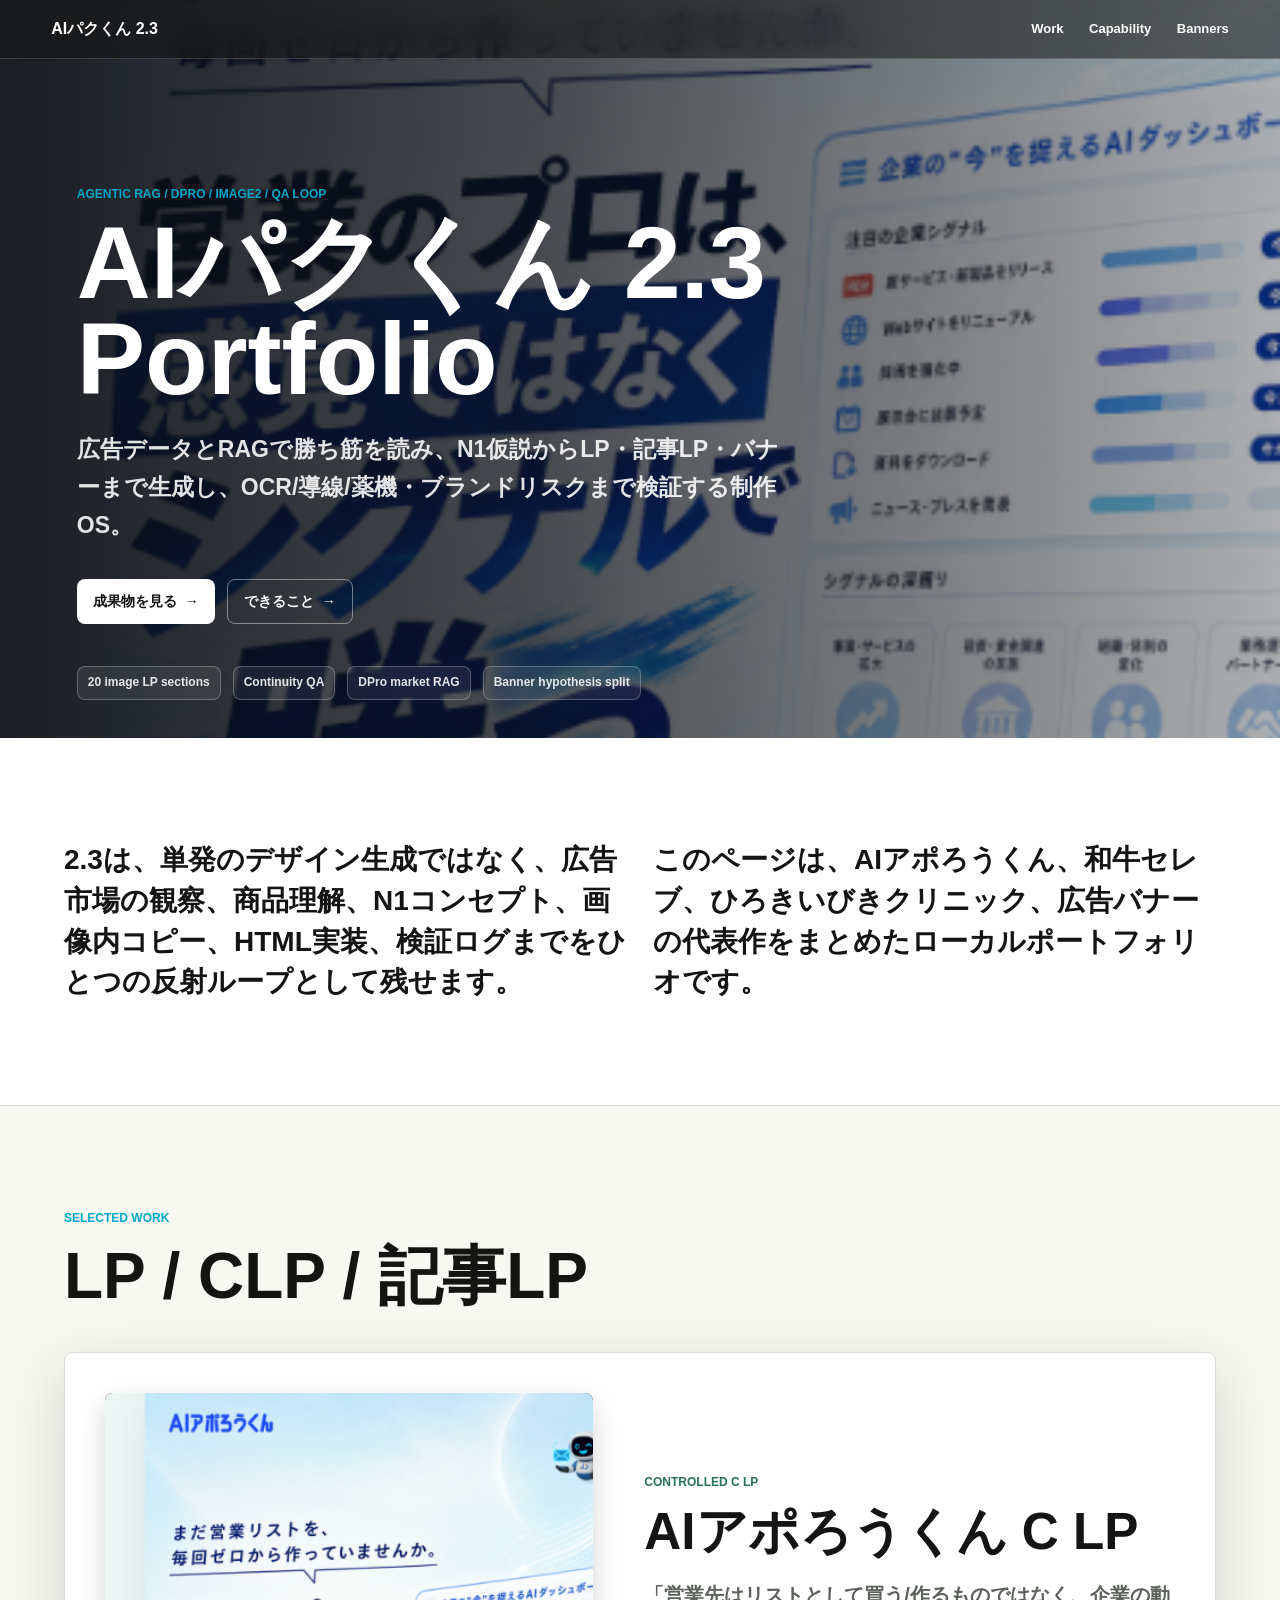
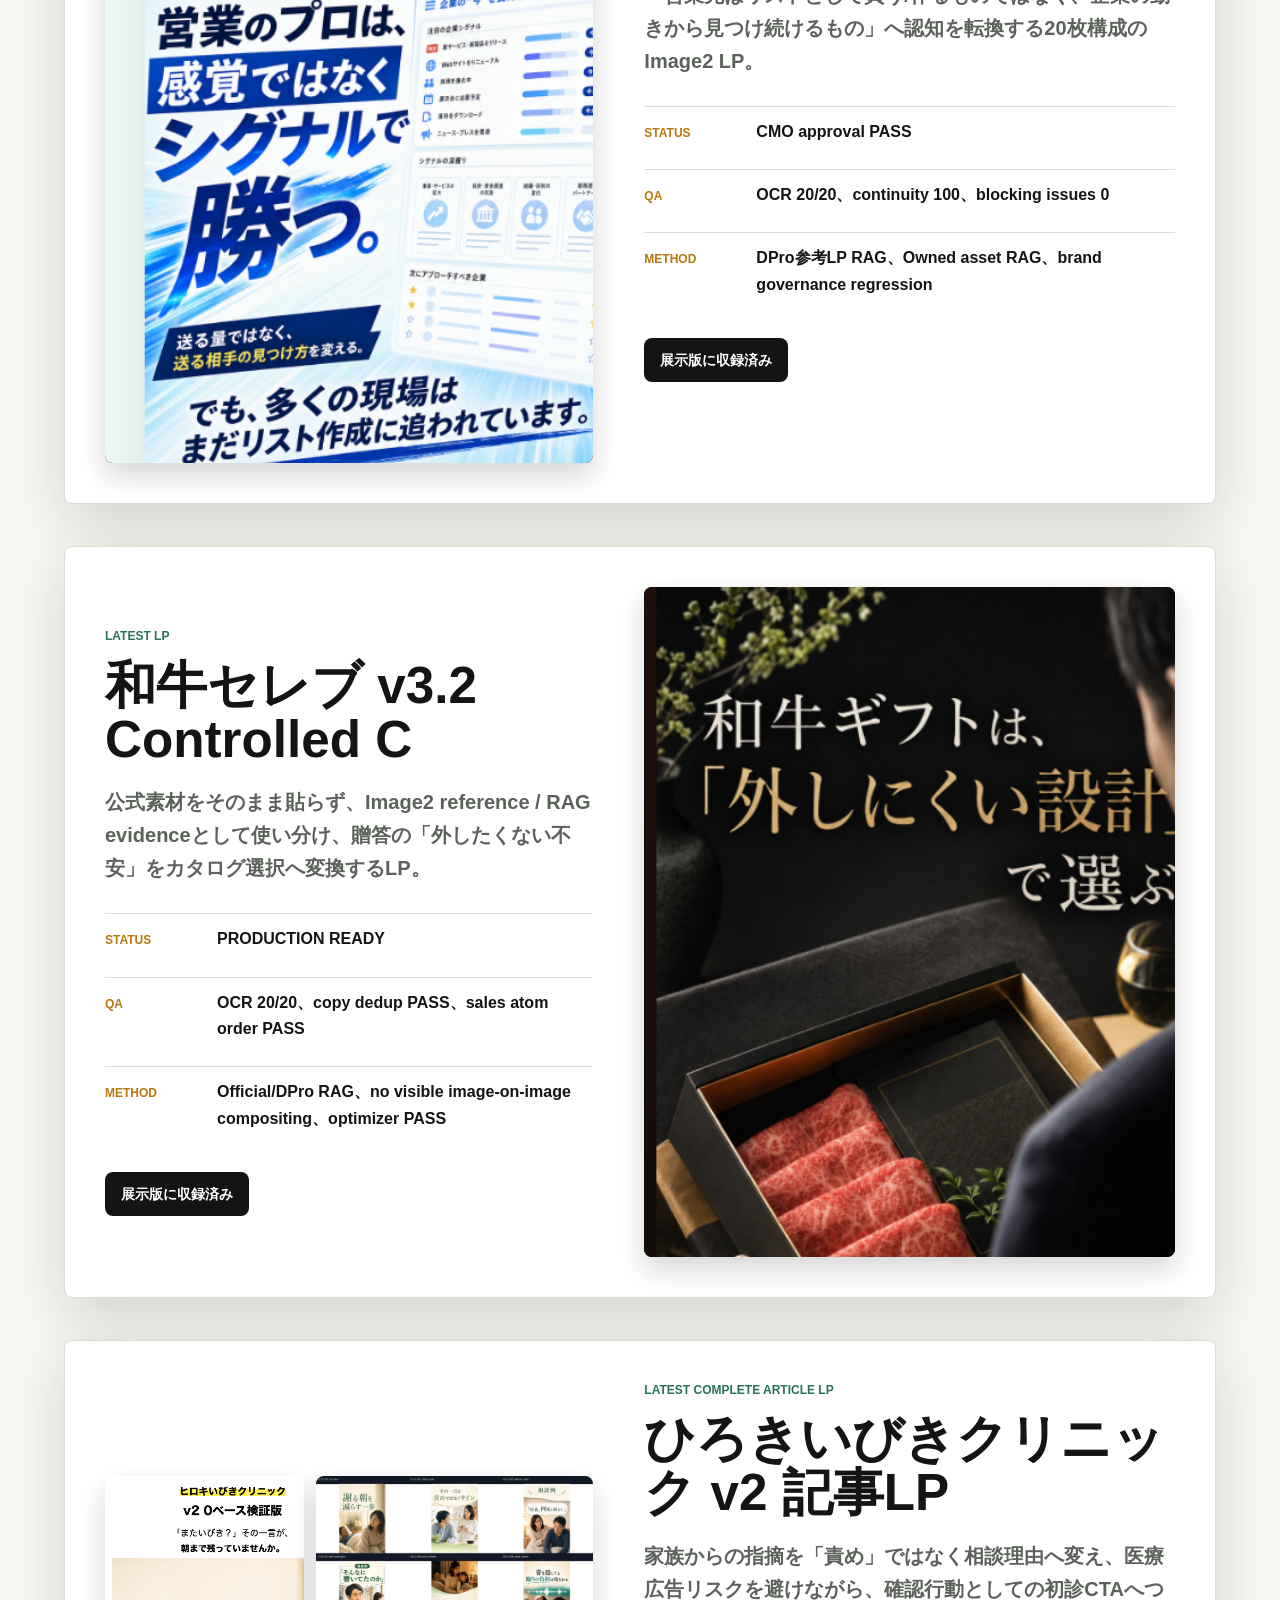
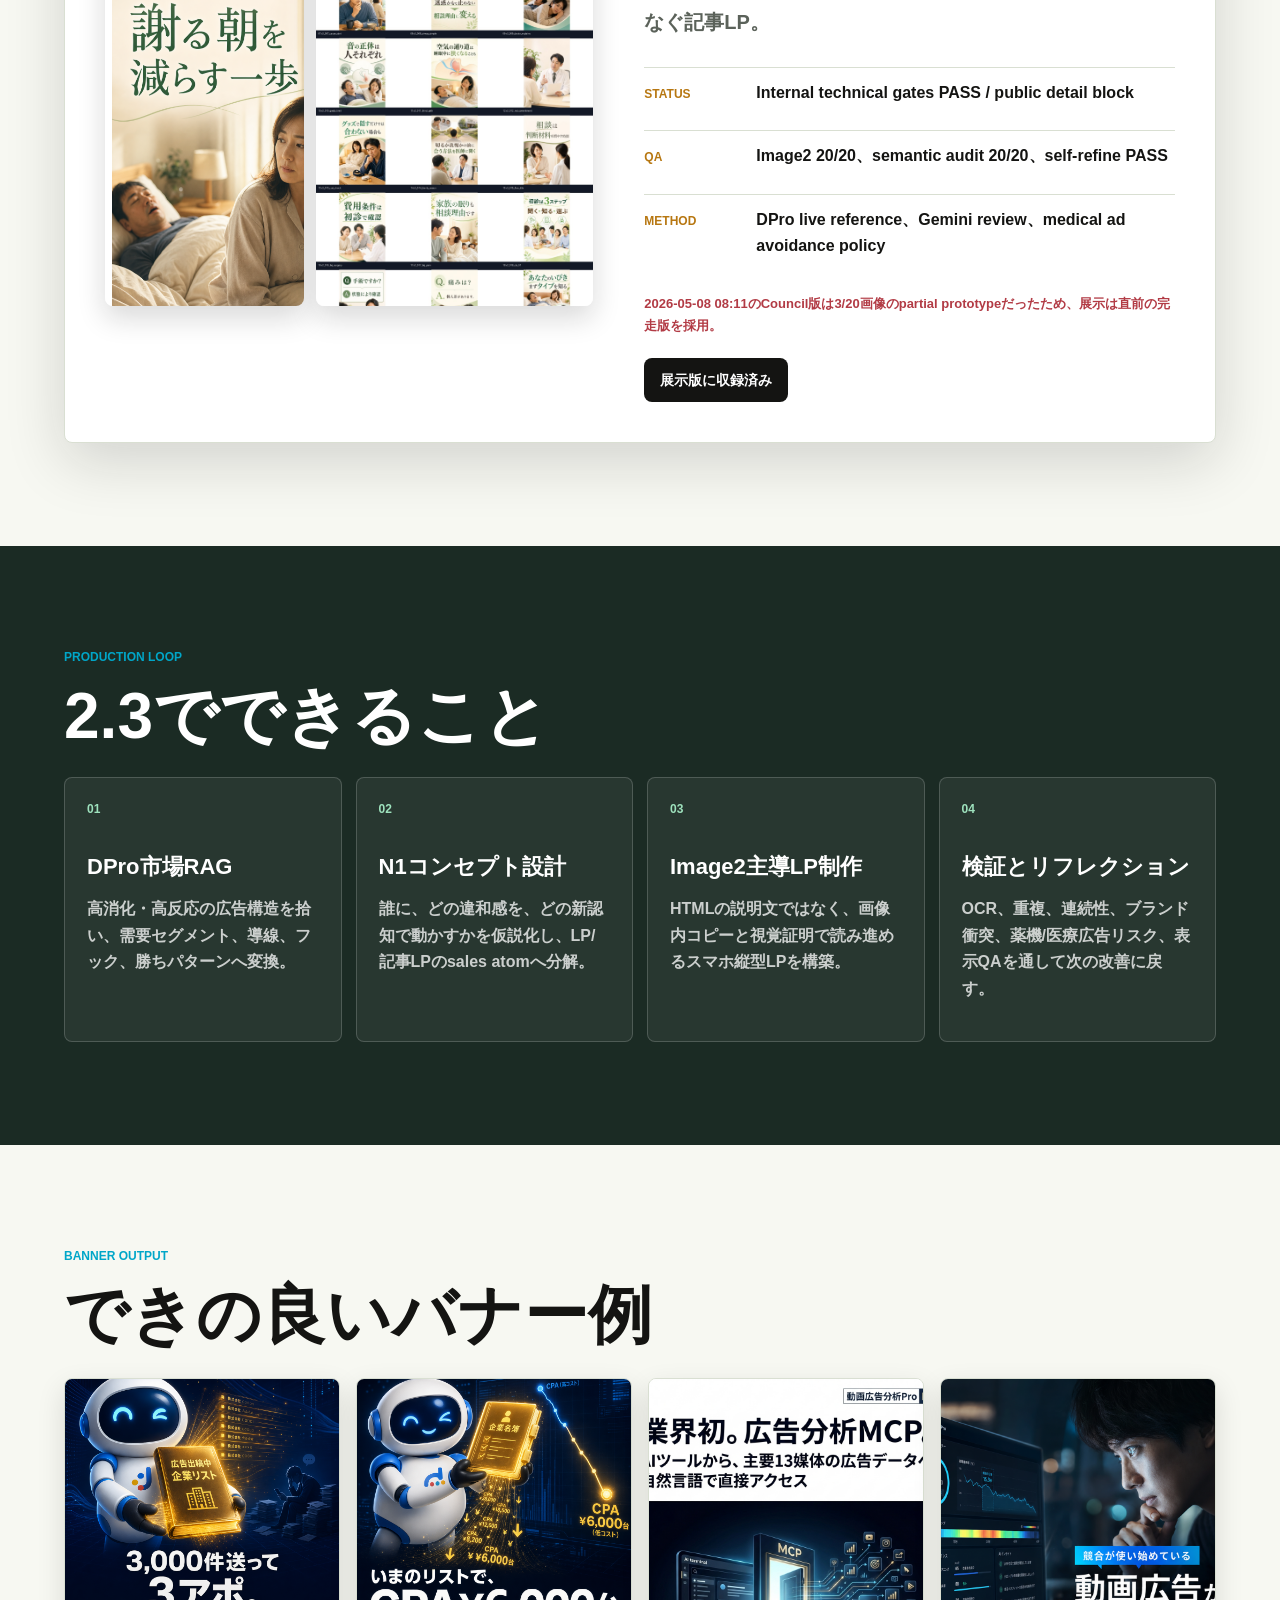
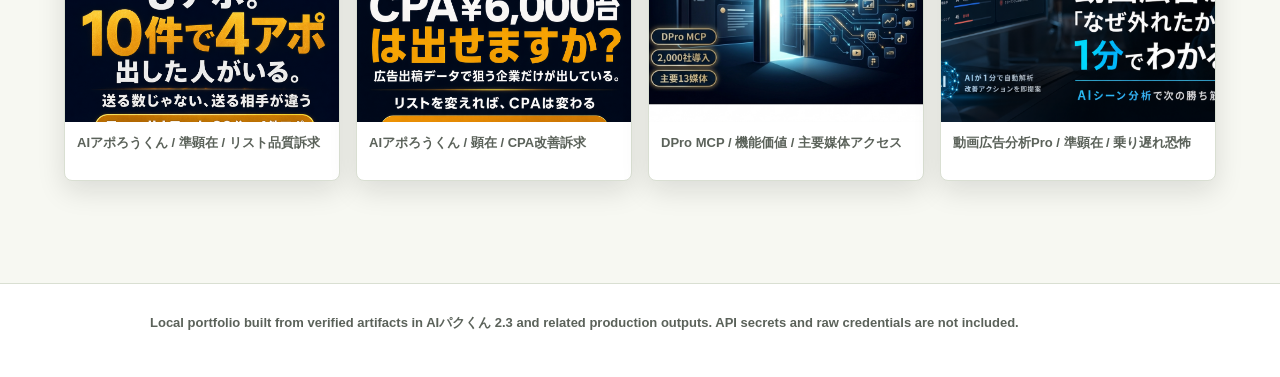
==== index.html @ c21e31a2 "Publish AI Pakkun 2.3 portfolio" ====
<!doctype html>
<html lang="ja">
<head>
  <meta charset="utf-8">
  <meta name="viewport" content="width=device-width, initial-scale=1">
  <title>AIパクくん 2.3 Portfolio</title>
  <meta name="description" content="AIパクくん 2.3で制作できるLP、記事LP、バナー、Agentic RAGのポートフォリオ。">
  <link rel="stylesheet" href="styles.css">
</head>
<body>
  <header class="site-header" aria-label="Portfolio navigation">
    <a class="brand" href="#top">AIパクくん 2.3</a>
    <nav>
      <a href="#work">Work</a>
      <a href="#capability">Capability</a>
      <a href="#banners">Banners</a>
    </nav>
  </header>

  <main id="top">
    <section class="hero" aria-label="AIパクくん 2.3 Portfolio">
      <div class="hero-copy">
        <p class="eyebrow">Agentic RAG / DPro / Image2 / QA Loop</p>
        <h1>AIパクくん 2.3 Portfolio</h1>
        <p class="lead">広告データとRAGで勝ち筋を読み、N1仮説からLP・記事LP・バナーまで生成し、OCR/導線/薬機・ブランドリスクまで検証する制作OS。</p>
        <div class="hero-actions" aria-label="Primary links">
          <a class="primary-link" href="#work">成果物を見る</a>
          <a class="secondary-link" href="#capability">できること</a>
        </div>
      </div>
      <div class="hero-proof" aria-label="Key proof points">
        <span>20 image LP sections</span>
        <span>Continuity QA</span>
        <span>DPro market RAG</span>
        <span>Banner hypothesis split</span>
      </div>
    </section>

    <section class="intro-band" aria-label="Overview">
      <div class="intro-grid">
        <p>2.3は、単発のデザイン生成ではなく、広告市場の観察、商品理解、N1コンセプト、画像内コピー、HTML実装、検証ログまでをひとつの反射ループとして残せます。</p>
        <p>このページは、AIアポろうくん、和牛セレブ、ひろきいびきクリニック、広告バナーの代表作をまとめたローカルポートフォリオです。</p>
      </div>
    </section>

    <section id="work" class="work-section" aria-label="Portfolio work">
      <div class="section-heading">
        <p class="eyebrow">Selected Work</p>
        <h2>LP / CLP / 記事LP</h2>
      </div>

      <article class="case case-aporo">
        <div class="case-media tall-shot">
          <img src="assets/cases/aporo-controlled-c-mobile.png" alt="AIアポろうくん Controlled C LPのモバイルプレビュー">
        </div>
        <div class="case-body">
          <p class="case-type">Controlled C LP</p>
          <h3>AIアポろうくん C LP</h3>
          <p class="case-lead">「営業先はリストとして買う/作るものではなく、企業の動きから見つけ続けるもの」へ認知を転換する20枚構成のImage2 LP。</p>
          <dl class="fact-list">
            <div><dt>Status</dt><dd>CMO approval PASS</dd></div>
            <div><dt>QA</dt><dd>OCR 20/20、continuity 100、blocking issues 0</dd></div>
            <div><dt>Method</dt><dd>DPro参考LP RAG、Owned asset RAG、brand governance regression</dd></div>
          </dl>
          <span class="case-link status-pill">展示版に収録済み</span>
        </div>
      </article>

      <article class="case case-wagyu">
        <div class="case-media tall-shot">
          <img src="assets/cases/wagyu-celeb-v32-mobile.png" alt="和牛セレブ v3.2 LPのモバイルプレビュー">
        </div>
        <div class="case-body">
          <p class="case-type">Latest LP</p>
          <h3>和牛セレブ v3.2 Controlled C</h3>
          <p class="case-lead">公式素材をそのまま貼らず、Image2 reference / RAG evidenceとして使い分け、贈答の「外したくない不安」をカタログ選択へ変換するLP。</p>
          <dl class="fact-list">
            <div><dt>Status</dt><dd>PRODUCTION READY</dd></div>
            <div><dt>QA</dt><dd>OCR 20/20、copy dedup PASS、sales atom order PASS</dd></div>
            <div><dt>Method</dt><dd>Official/DPro RAG、no visible image-on-image compositing、optimizer PASS</dd></div>
          </dl>
          <span class="case-link status-pill">展示版に収録済み</span>
        </div>
      </article>

      <article class="case case-hiroki">
        <div class="case-media hiroki-media">
          <img src="assets/cases/hiroki-snore-v2-article-mobile.png" alt="ひろきいびきクリニック記事LPのモバイルプレビュー">
          <img src="assets/cases/hiroki-snore-v2-contact-sheet.jpg" alt="ひろきいびきクリニック記事LPの画像検証コンタクトシート">
        </div>
        <div class="case-body">
          <p class="case-type">Latest Complete Article LP</p>
          <h3>ひろきいびきクリニック v2 記事LP</h3>
          <p class="case-lead">家族からの指摘を「責め」ではなく相談理由へ変え、医療広告リスクを避けながら、確認行動としての初診CTAへつなぐ記事LP。</p>
          <dl class="fact-list">
            <div><dt>Status</dt><dd>Internal technical gates PASS / public detail block</dd></div>
            <div><dt>QA</dt><dd>Image2 20/20、semantic audit 20/20、self-refine PASS</dd></div>
            <div><dt>Method</dt><dd>DPro live reference、Gemini review、medical ad avoidance policy</dd></div>
          </dl>
          <p class="note">2026-05-08 08:11のCouncil版は3/20画像のpartial prototypeだったため、展示は直前の完走版を採用。</p>
          <span class="case-link status-pill">展示版に収録済み</span>
        </div>
      </article>
    </section>

    <section id="capability" class="capability-band" aria-label="Capabilities">
      <div class="section-heading">
        <p class="eyebrow">Production Loop</p>
        <h2>2.3でできること</h2>
      </div>
      <div class="capability-grid">
        <article>
          <p class="number">01</p>
          <h3>DPro市場RAG</h3>
          <p>高消化・高反応の広告構造を拾い、需要セグメント、導線、フック、勝ちパターンへ変換。</p>
        </article>
        <article>
          <p class="number">02</p>
          <h3>N1コンセプト設計</h3>
          <p>誰に、どの違和感を、どの新認知で動かすかを仮説化し、LP/記事LPのsales atomへ分解。</p>
        </article>
        <article>
          <p class="number">03</p>
          <h3>Image2主導LP制作</h3>
          <p>HTMLの説明文ではなく、画像内コピーと視覚証明で読み進めるスマホ縦型LPを構築。</p>
        </article>
        <article>
          <p class="number">04</p>
          <h3>検証とリフレクション</h3>
          <p>OCR、重複、連続性、ブランド衝突、薬機/医療広告リスク、表示QAを通して次の改善に戻す。</p>
        </article>
      </div>
    </section>

    <section id="banners" class="banner-section" aria-label="Banner portfolio">
      <div class="section-heading">
        <p class="eyebrow">Banner Output</p>
        <h2>できの良いバナー例</h2>
      </div>
      <div class="banner-grid">
        <figure>
          <img src="assets/banners/aporo-list-3apo.png" alt="AIアポろうくんのリスト訴求バナー">
          <figcaption>AIアポろうくん / 準顕在 / リスト品質訴求</figcaption>
        </figure>
        <figure>
          <img src="assets/banners/aporo-cpa-6000.png" alt="AIアポろうくんのCPA訴求バナー">
          <figcaption>AIアポろうくん / 顕在 / CPA改善訴求</figcaption>
        </figure>
        <figure>
          <img src="assets/banners/dpro-mcp-access.png" alt="DPro MCPの広告分析バナー">
          <figcaption>DPro MCP / 機能価値 / 主要媒体アクセス</figcaption>
        </figure>
        <figure>
          <img src="assets/banners/dpro-scene-analysis.png" alt="動画広告分析ProのAIシーン分析バナー">
          <figcaption>動画広告分析Pro / 準顕在 / 乗り遅れ恐怖</figcaption>
        </figure>
      </div>
    </section>
  </main>

  <footer class="site-footer">
    <p>Local portfolio built from verified artifacts in AIパクくん 2.3 and related production outputs. API secrets and raw credentials are not included.</p>
  </footer>
</body>
</html>
---- styles.css ----
:root {
  --ink: #141412;
  --muted: #5b625a;
  --paper: #f7f8f2;
  --white: #ffffff;
  --line: #d9dfd2;
  --blue: #1b55d9;
  --cyan: #00a6c8;
  --green: #28715c;
  --gold: #b77711;
  --red: #b23b45;
  --shadow: 0 18px 60px rgba(20, 20, 18, 0.16);
}

* {
  box-sizing: border-box;
}

html {
  scroll-behavior: smooth;
}

body {
  margin: 0;
  color: var(--ink);
  background: var(--paper);
  font-family: -apple-system, BlinkMacSystemFont, "Hiragino Sans", "Yu Gothic", "Yu Gothic UI", sans-serif;
  line-height: 1.65;
}

img {
  display: block;
  max-width: 100%;
}

a {
  color: inherit;
  text-decoration: none;
}

.site-header {
  position: fixed;
  z-index: 20;
  top: 0;
  left: 0;
  right: 0;
  display: flex;
  align-items: center;
  justify-content: space-between;
  gap: 24px;
  padding: 16px clamp(18px, 4vw, 54px);
  color: var(--white);
  background: rgba(20, 20, 18, 0.52);
  backdrop-filter: blur(16px);
  border-bottom: 1px solid rgba(255, 255, 255, 0.16);
}

.brand {
  font-weight: 800;
  letter-spacing: 0;
  white-space: nowrap;
}

nav {
  display: flex;
  align-items: center;
  gap: clamp(12px, 2vw, 28px);
  font-size: 13px;
  font-weight: 700;
}

.hero {
  min-height: 82svh;
  padding: 126px clamp(20px, 6vw, 88px) 38px;
  display: grid;
  align-content: end;
  gap: 42px;
  color: var(--white);
  background:
    linear-gradient(90deg, rgba(9, 12, 18, 0.92) 0%, rgba(9, 12, 18, 0.74) 42%, rgba(9, 12, 18, 0.32) 100%),
    url("assets/cases/aporo-controlled-c-mobile.png") center 6% / cover no-repeat;
}

.hero-copy {
  max-width: 900px;
}

.eyebrow {
  margin: 0 0 10px;
  color: var(--cyan);
  font-size: 12px;
  font-weight: 900;
  letter-spacing: 0;
  text-transform: uppercase;
}

h1,
h2,
h3,
p {
  overflow-wrap: anywhere;
}

h1 {
  margin: 0;
  max-width: 980px;
  font-size: clamp(48px, 8vw, 112px);
  line-height: 0.94;
  letter-spacing: 0;
}

.lead {
  max-width: 720px;
  margin: 24px 0 0;
  color: rgba(255, 255, 255, 0.88);
  font-size: clamp(17px, 2vw, 23px);
  font-weight: 700;
}

.hero-actions,
.hero-proof {
  display: flex;
  flex-wrap: wrap;
  gap: 12px;
}

.hero-actions {
  margin-top: 34px;
}

.primary-link,
.secondary-link,
.case-link {
  min-height: 44px;
  display: inline-flex;
  align-items: center;
  justify-content: center;
  gap: 8px;
  padding: 10px 16px;
  border-radius: 8px;
  font-size: 14px;
  font-weight: 900;
  transition: transform 180ms ease, background-color 180ms ease, color 180ms ease;
}

.primary-link {
  background: var(--white);
  color: var(--ink);
}

.secondary-link {
  border: 1px solid rgba(255, 255, 255, 0.42);
  color: var(--white);
}

.primary-link::after,
.secondary-link::after,
.case-link::after {
  content: "\2192";
  font-weight: 900;
}

.primary-link:hover,
.secondary-link:hover,
.case-link:hover {
  transform: translateY(-2px);
}

.hero-proof span {
  display: inline-flex;
  align-items: center;
  min-height: 34px;
  padding: 6px 10px;
  color: rgba(255, 255, 255, 0.88);
  border: 1px solid rgba(255, 255, 255, 0.25);
  border-radius: 8px;
  font-size: 12px;
  font-weight: 800;
  background: rgba(255, 255, 255, 0.08);
}

.intro-band,
.capability-band,
.banner-section,
.work-section {
  padding: clamp(56px, 8vw, 110px) clamp(18px, 5vw, 72px);
}

.intro-band {
  background: var(--white);
  border-bottom: 1px solid var(--line);
}

.intro-grid {
  max-width: 1180px;
  margin: 0 auto;
  display: grid;
  grid-template-columns: repeat(2, minmax(0, 1fr));
  gap: 26px;
}

.intro-grid p {
  margin: 0;
  font-size: clamp(18px, 2.2vw, 28px);
  font-weight: 800;
  line-height: 1.45;
}

.work-section {
  display: grid;
  gap: 42px;
  max-width: 1280px;
  margin: 0 auto;
}

.section-heading {
  display: grid;
  gap: 6px;
}

.section-heading h2 {
  margin: 0;
  font-size: clamp(34px, 5vw, 68px);
  line-height: 1.02;
  letter-spacing: 0;
}

.case {
  display: grid;
  grid-template-columns: minmax(280px, 0.92fr) minmax(320px, 1fr);
  gap: clamp(26px, 4vw, 64px);
  align-items: center;
  padding: clamp(20px, 4vw, 40px);
  background: var(--white);
  border: 1px solid var(--line);
  border-radius: 8px;
  box-shadow: var(--shadow);
}

.case:nth-of-type(even) .case-media {
  order: 2;
}

.case-media {
  min-width: 0;
}

.tall-shot {
  max-height: 670px;
  overflow: hidden;
  border-radius: 8px;
  background: #101519;
  box-shadow: 0 12px 28px rgba(20, 20, 18, 0.18);
}

.tall-shot img {
  width: 100%;
  height: 100%;
  object-fit: cover;
  object-position: top center;
}

.hiroki-media {
  display: grid;
  grid-template-columns: 0.72fr 1fr;
  gap: 12px;
  align-items: stretch;
}

.hiroki-media img {
  width: 100%;
  height: 430px;
  object-fit: cover;
  object-position: top center;
  border-radius: 8px;
  box-shadow: 0 12px 28px rgba(20, 20, 18, 0.16);
}

.case-type {
  margin: 0 0 12px;
  color: var(--green);
  font-size: 12px;
  font-weight: 900;
  text-transform: uppercase;
}

.case h3 {
  margin: 0;
  font-size: clamp(28px, 4vw, 54px);
  line-height: 1.05;
  letter-spacing: 0;
}

.case-lead {
  margin: 20px 0 0;
  color: var(--muted);
  font-size: clamp(16px, 1.6vw, 20px);
  font-weight: 700;
}

.fact-list {
  display: grid;
  gap: 12px;
  margin: 28px 0;
}

.fact-list div {
  display: grid;
  grid-template-columns: 98px minmax(0, 1fr);
  gap: 14px;
  align-items: baseline;
  padding: 12px 0;
  border-top: 1px solid var(--line);
}

.fact-list dt {
  color: var(--gold);
  font-size: 12px;
  font-weight: 900;
  text-transform: uppercase;
}

.fact-list dd {
  margin: 0;
  font-weight: 800;
}

.case-link {
  color: var(--white);
  background: var(--ink);
}

.status-pill {
  cursor: default;
}

.status-pill::after {
  content: none;
}

.status-pill:hover {
  transform: none;
}

.note {
  margin: -6px 0 22px;
  color: var(--red);
  font-size: 13px;
  font-weight: 800;
}

.capability-band {
  color: var(--white);
  background: #1b2b24;
}

.capability-band .section-heading {
  max-width: 1180px;
  margin: 0 auto 28px;
}

.capability-grid {
  max-width: 1180px;
  margin: 0 auto;
  display: grid;
  grid-template-columns: repeat(4, minmax(0, 1fr));
  gap: 14px;
}

.capability-grid article {
  min-height: 265px;
  padding: 22px;
  border: 1px solid rgba(255, 255, 255, 0.18);
  border-radius: 8px;
  background: rgba(255, 255, 255, 0.06);
}

.number {
  margin: 0 0 34px;
  color: #9ee2bd;
  font-size: 12px;
  font-weight: 900;
}

.capability-grid h3 {
  margin: 0;
  font-size: 22px;
  line-height: 1.2;
}

.capability-grid p:last-child {
  margin: 16px 0 0;
  color: rgba(255, 255, 255, 0.76);
  font-weight: 700;
}

.banner-section {
  max-width: 1320px;
  margin: 0 auto;
}

.banner-grid {
  display: grid;
  grid-template-columns: repeat(4, minmax(0, 1fr));
  gap: 16px;
  margin-top: 30px;
}

.banner-grid figure {
  margin: 0;
  background: var(--white);
  border: 1px solid var(--line);
  border-radius: 8px;
  overflow: hidden;
  box-shadow: 0 10px 28px rgba(20, 20, 18, 0.12);
}

.banner-grid img {
  width: 100%;
  aspect-ratio: 4 / 5;
  object-fit: cover;
  object-position: center;
  background: #101519;
}

.banner-grid figcaption {
  min-height: 58px;
  padding: 12px;
  color: var(--muted);
  font-size: 13px;
  font-weight: 800;
  line-height: 1.35;
}

.site-footer {
  padding: 28px clamp(18px, 5vw, 72px) 44px;
  color: var(--muted);
  background: var(--white);
  border-top: 1px solid var(--line);
}

.site-footer p {
  max-width: 980px;
  margin: 0 auto;
  font-size: 13px;
  font-weight: 800;
}

@media (max-width: 980px) {
  .site-header {
    position: absolute;
  }

  .case,
  .intro-grid,
  .capability-grid,
  .banner-grid {
    grid-template-columns: 1fr;
  }

  .case:nth-of-type(even) .case-media {
    order: 0;
  }

  .capability-grid article {
    min-height: 0;
  }

  .banner-grid {
    grid-template-columns: repeat(2, minmax(0, 1fr));
  }
}

@media (max-width: 620px) {
  .site-header {
    align-items: flex-start;
    flex-direction: column;
    gap: 10px;
  }

  .hero {
    min-height: 86svh;
    padding-top: 150px;
    background-position: center top;
  }

  nav {
    width: 100%;
    justify-content: space-between;
  }

  .case {
    padding: 16px;
  }

  .tall-shot {
    max-height: 520px;
  }

  .hiroki-media {
    grid-template-columns: 1fr;
  }

  .hiroki-media img {
    height: 360px;
  }

  .fact-list div {
    grid-template-columns: 1fr;
    gap: 4px;
  }

  .banner-grid {
    grid-template-columns: 1fr;
  }
}
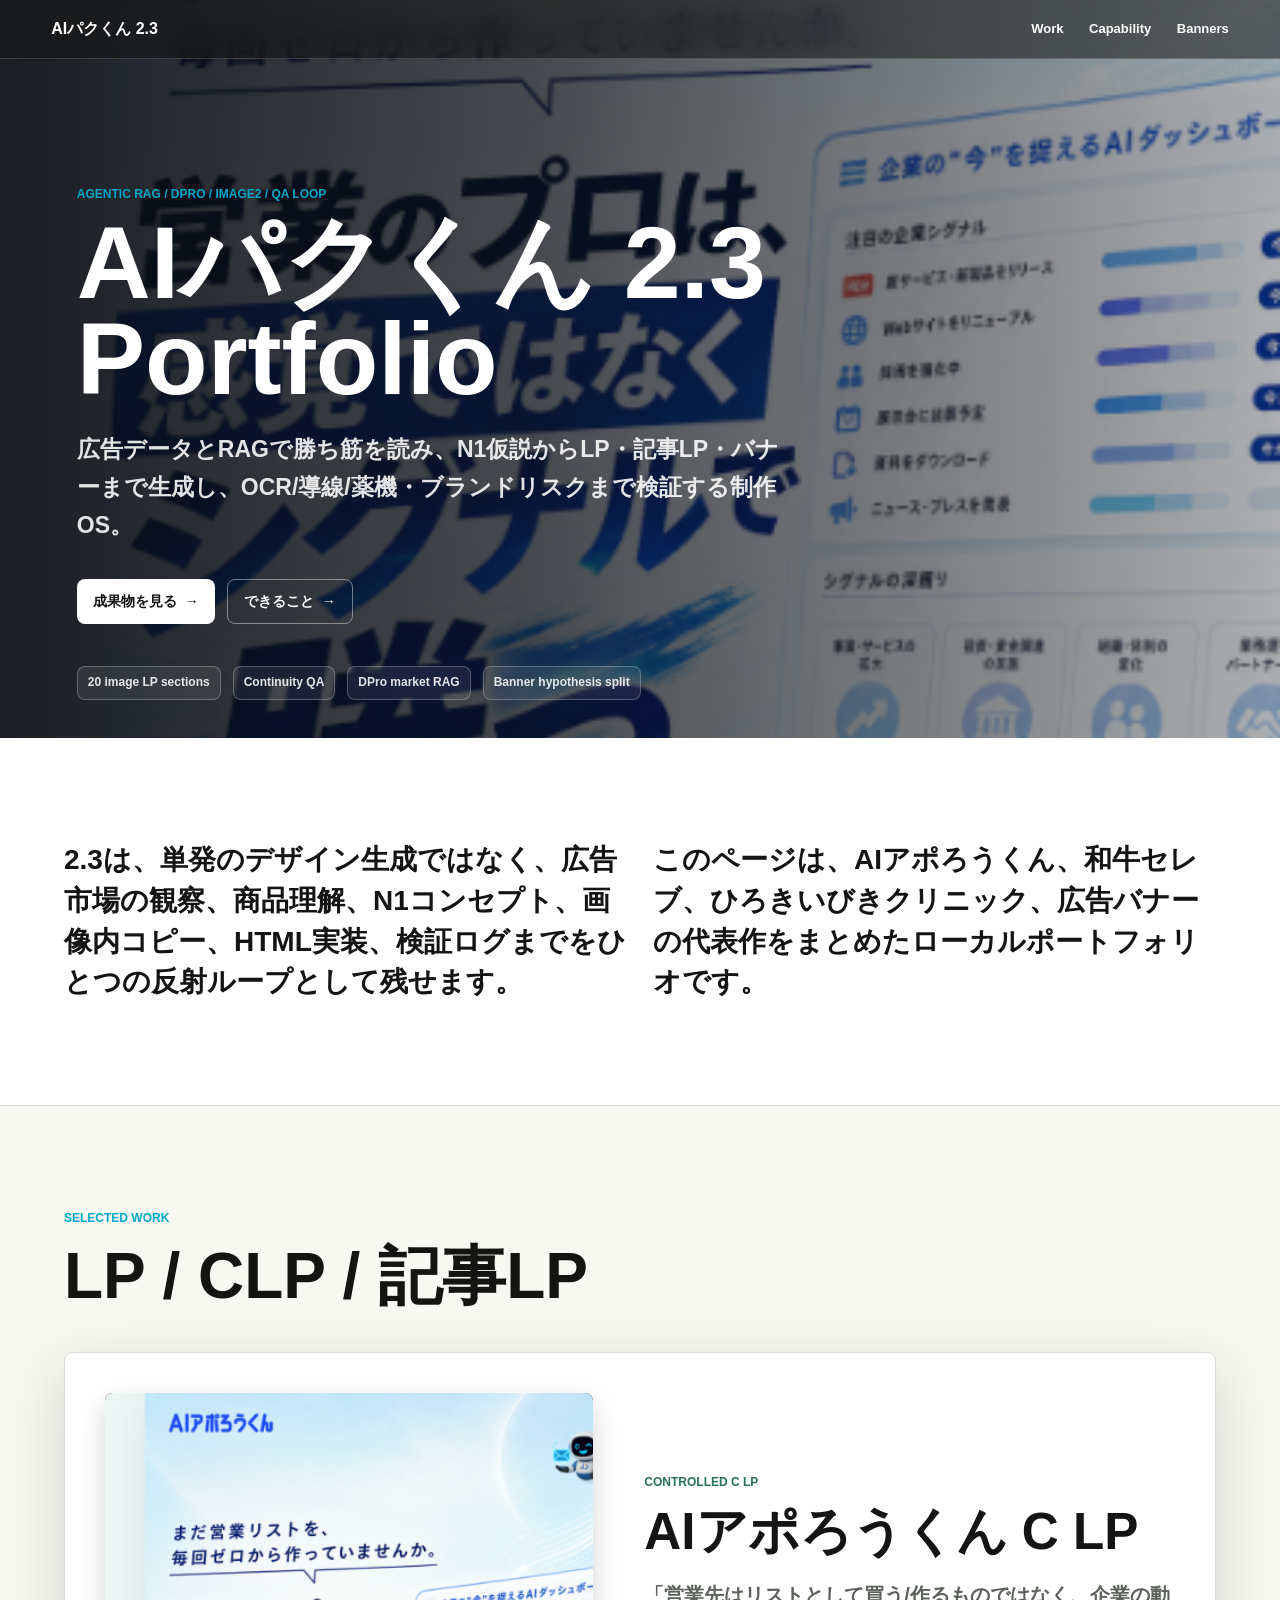
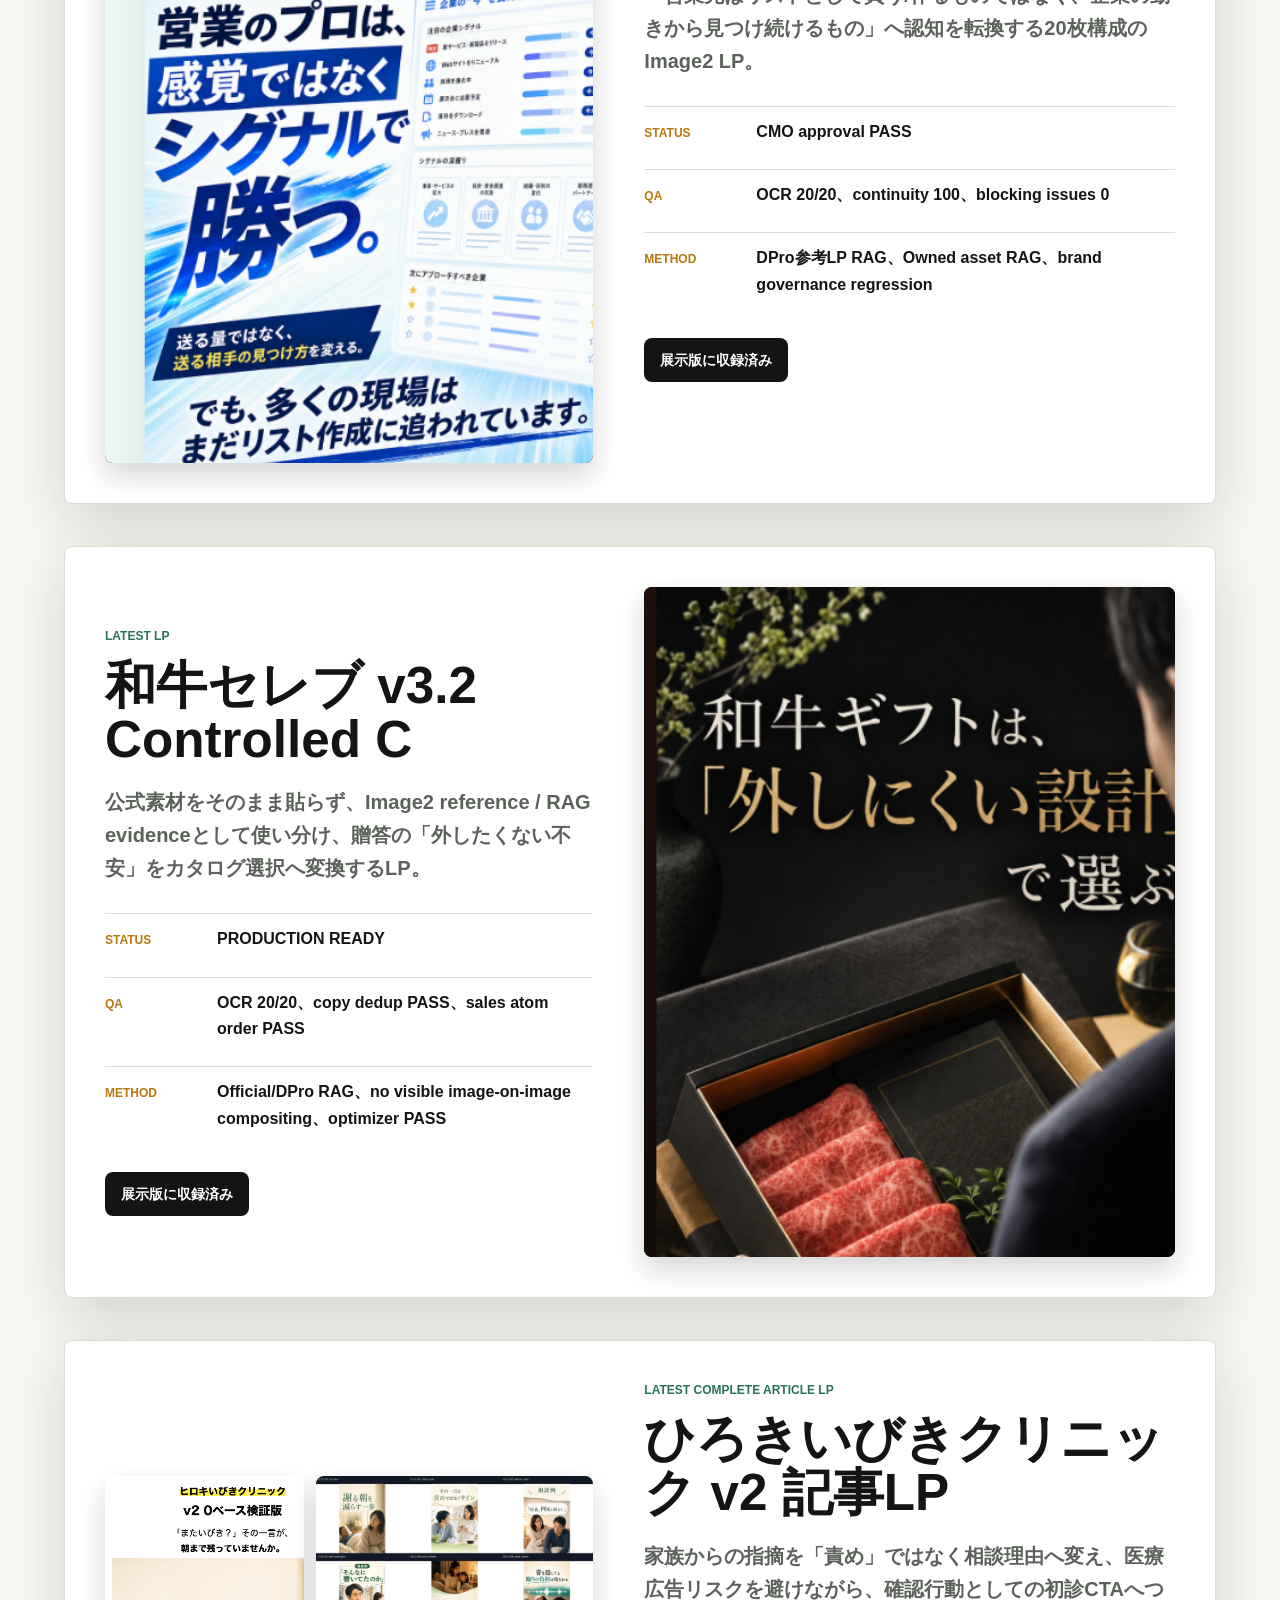
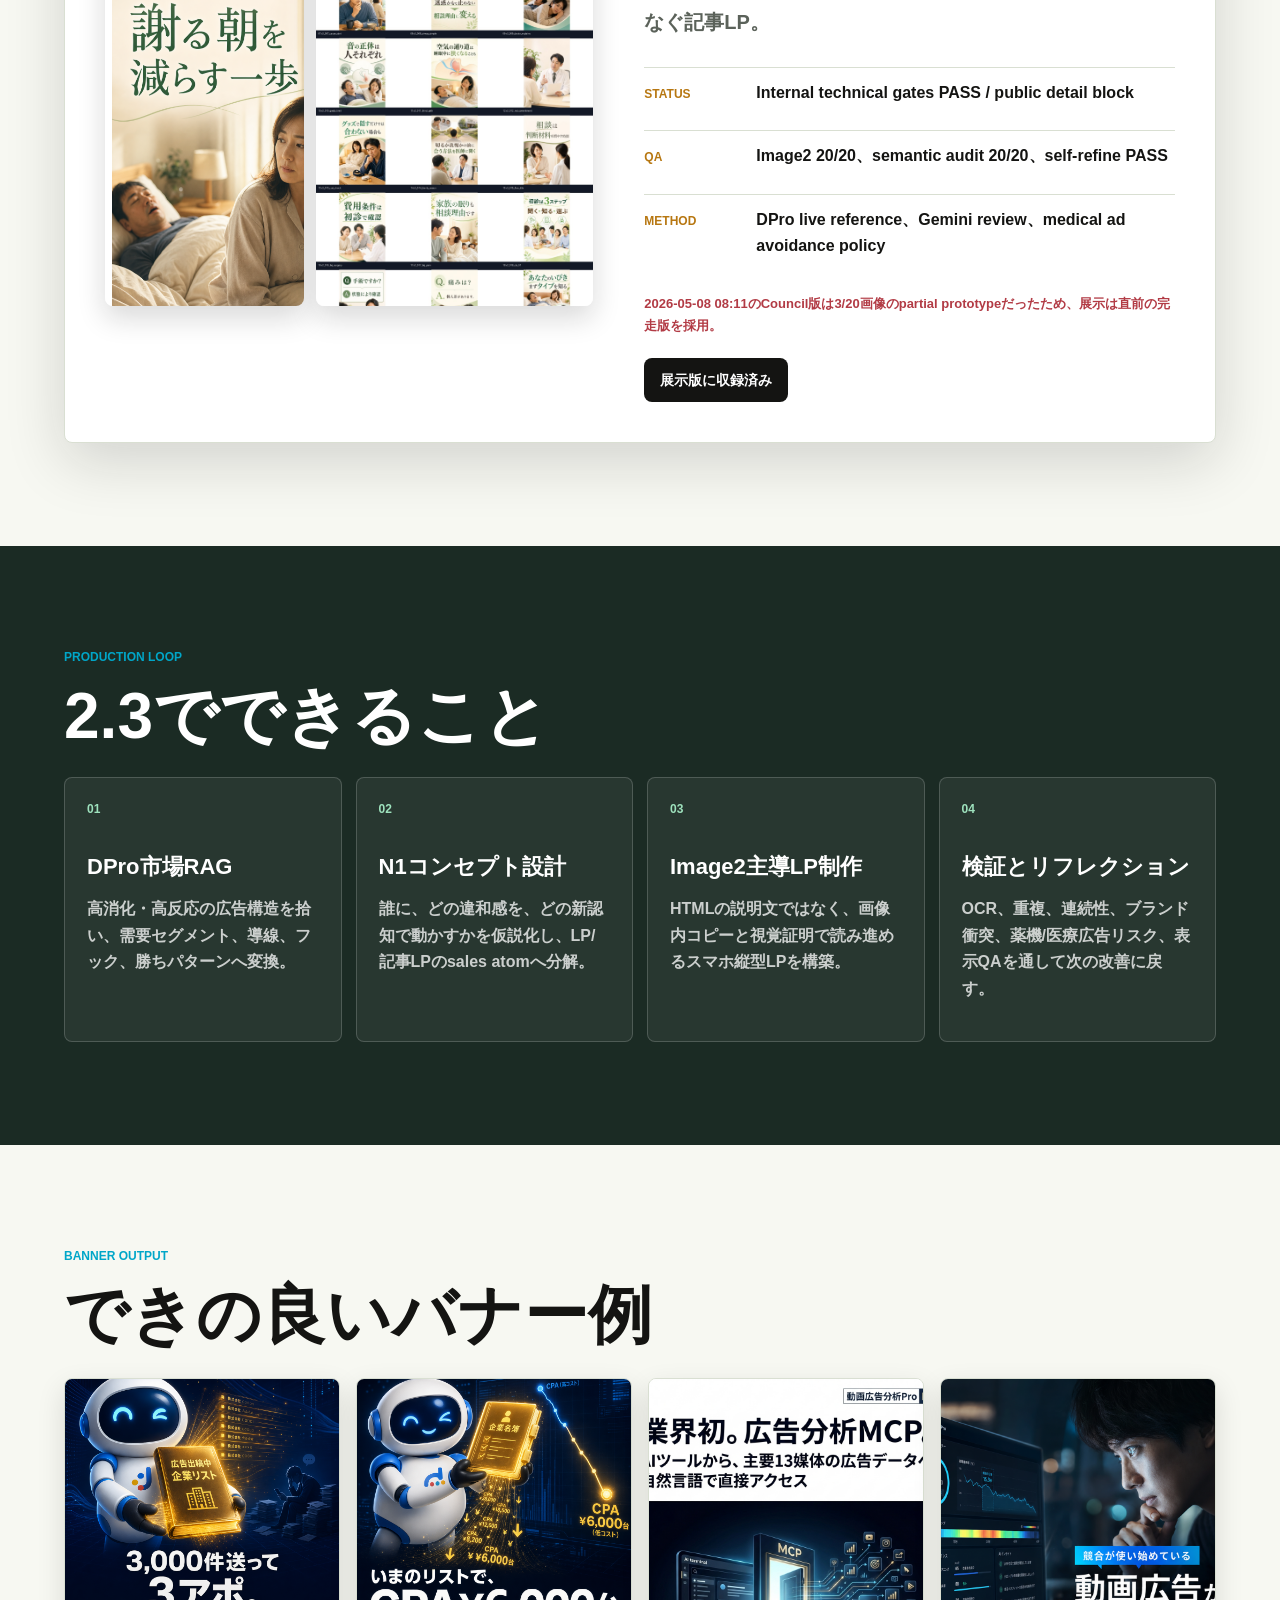
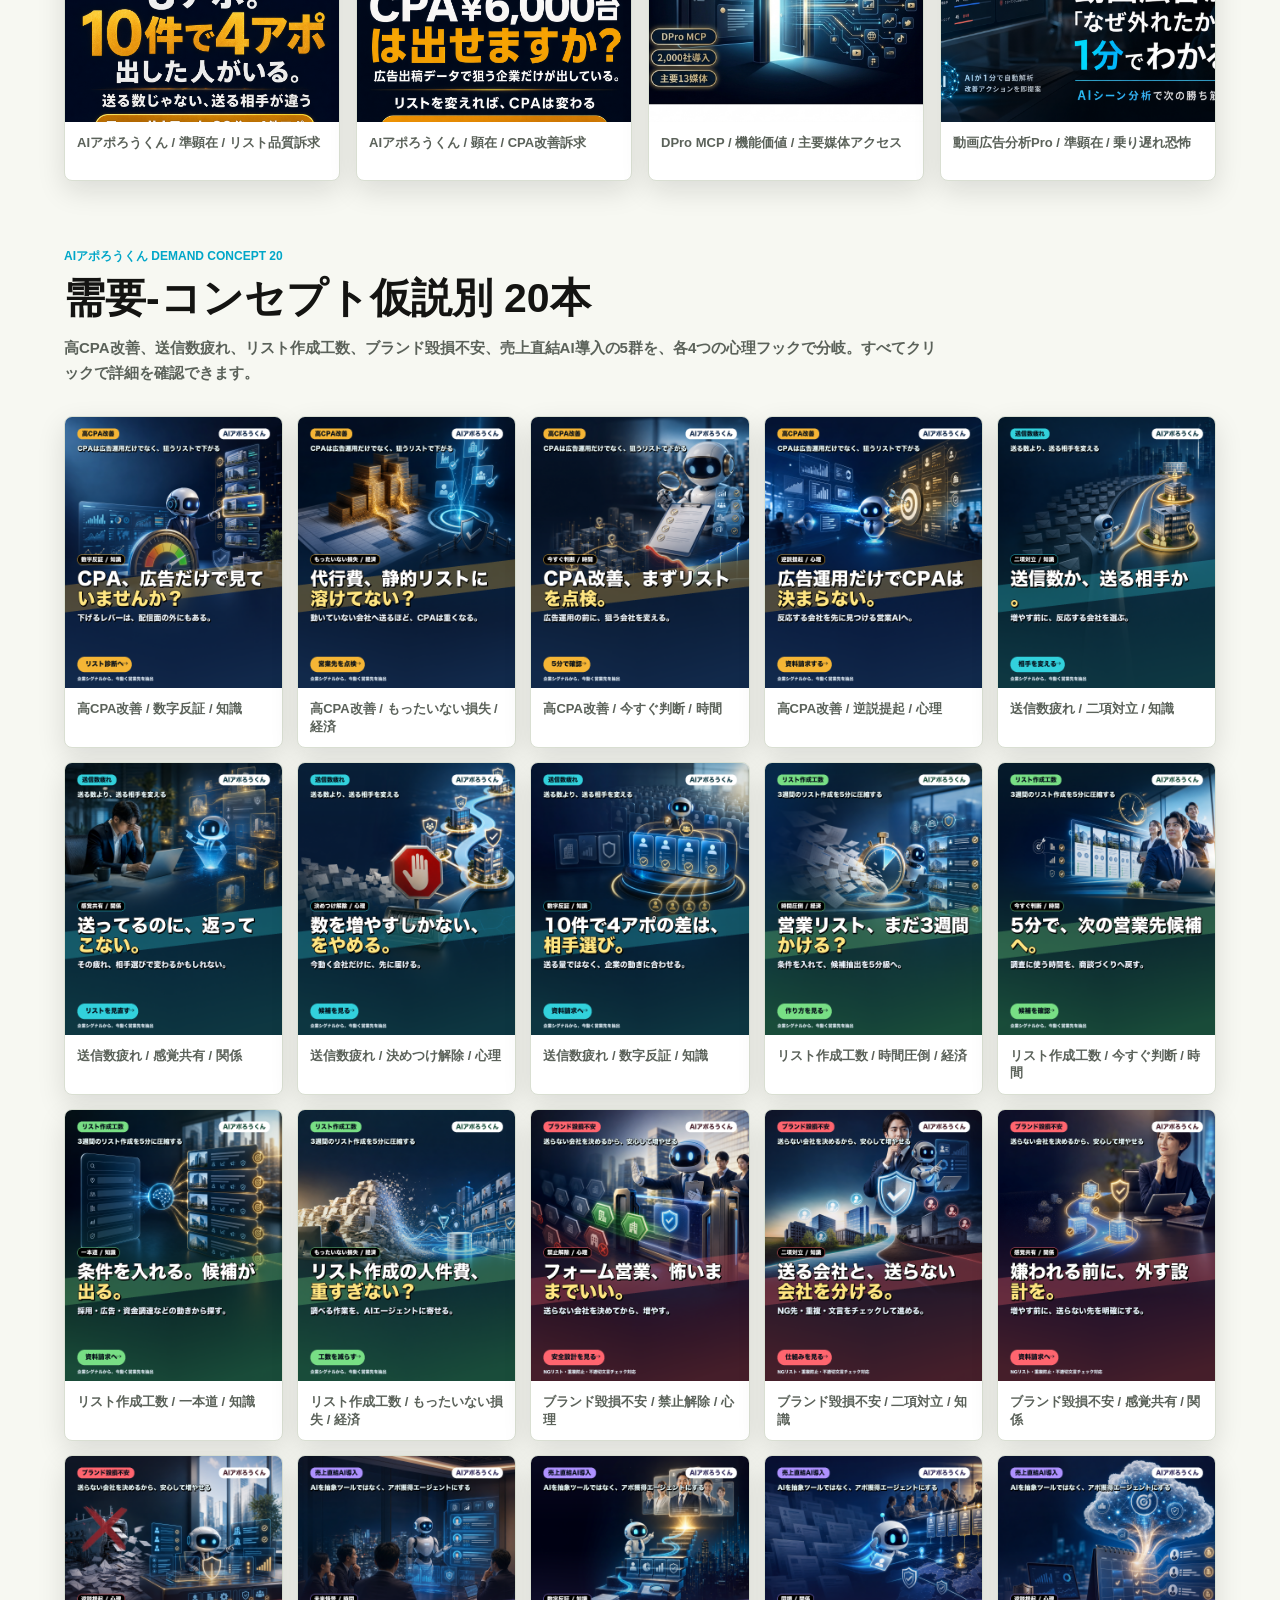
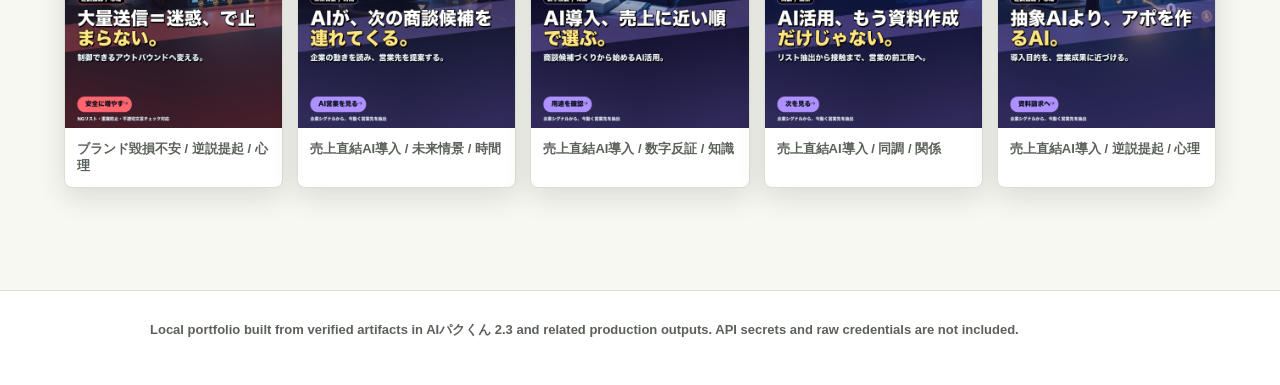
==== commit 8fae56bc: "Add AI Aporo demand concept banners" ====
--- a/index.html
+++ b/index.html
@@ -138,28 +138,244 @@
         <h2>できの良いバナー例</h2>
       </div>
       <div class="banner-grid">
-        <figure>
+        <figure data-banner-card data-image="assets/banners/aporo-list-3apo.png" data-project="AIアポろうくん" data-title="3,000件送って3アポ。10件で4アポ、出した人がいる。" data-stage="準顕在 / リスト品質訴求" data-demand="送信数疲れ" data-concept="送る数より、送る相手を変える" data-hook="送る数ではなく、送る相手の違いに視点を変える。" data-detail="大量送信疲れのある営業担当に、広告出稿中企業リストの質を短い実績コピーで伝えるバナー。" data-use="リスト精度、商談獲得効率、営業代行/インサイドセールス訴求の入口。">
           <img src="assets/banners/aporo-list-3apo.png" alt="AIアポろうくんのリスト訴求バナー">
           <figcaption>AIアポろうくん / 準顕在 / リスト品質訴求</figcaption>
+          <button class="banner-hit" type="button" aria-label="AIアポろうくんのリスト訴求バナーの詳細を見る"></button>
         </figure>
-        <figure>
+        <figure data-banner-card data-image="assets/banners/aporo-cpa-6000.png" data-project="AIアポろうくん" data-title="CPA¥6,000台は出せますか？" data-stage="顕在 / CPA改善訴求" data-demand="高CPA改善" data-concept="CPAは広告運用だけでなく、狙うリストで変わる" data-hook="広告運用だけでなく、狙う企業リストを変えるとCPAも変わる。" data-detail="数字で強く止めた上で、リスト設計をCPA改善のレバーとして再定義するバナー。" data-use="CPA高騰、広告効率改善、営業リスト見直しの検討層向け。">
           <img src="assets/banners/aporo-cpa-6000.png" alt="AIアポろうくんのCPA訴求バナー">
           <figcaption>AIアポろうくん / 顕在 / CPA改善訴求</figcaption>
+          <button class="banner-hit" type="button" aria-label="AIアポろうくんのCPA訴求バナーの詳細を見る"></button>
         </figure>
-        <figure>
+        <figure data-banner-card data-image="assets/banners/dpro-mcp-access.png" data-project="DPro MCP" data-title="業界初。広告分析MCP" data-stage="機能価値 / 主要媒体アクセス" data-demand="AI業務変革" data-concept="AIから主要広告データへ直接アクセス" data-hook="AIツールから主要13媒体の広告データへ自然言語で直接アクセスできる。" data-detail="MCPの抽象性を、データへ接続する扉のビジュアルで直感化した機能訴求バナー。" data-use="AIエージェント活用、広告分析自動化、DPro導入検討の初期接点。">
           <img src="assets/banners/dpro-mcp-access.png" alt="DPro MCPの広告分析バナー">
           <figcaption>DPro MCP / 機能価値 / 主要媒体アクセス</figcaption>
+          <button class="banner-hit" type="button" aria-label="DPro MCPの広告分析バナーの詳細を見る"></button>
         </figure>
-        <figure>
+        <figure data-banner-card data-image="assets/banners/dpro-scene-analysis.png" data-project="動画広告分析Pro" data-title="動画広告が、なぜ外れたか1分でわかる" data-stage="準顕在 / 乗り遅れ恐怖" data-demand="動画広告改善" data-concept="外れた理由を1分で見つける" data-hook="競合が使い始めている分析手法として、遅れの不安と時短価値を同時に出す。" data-detail="暗い分析画面と人物の視線で緊張感を作り、AIシーン分析を次の改善アクションへ接続するバナー。" data-use="動画広告の勝ち負け要因、競合分析、クリエイティブ改善訴求の入口。">
           <img src="assets/banners/dpro-scene-analysis.png" alt="動画広告分析ProのAIシーン分析バナー">
           <figcaption>動画広告分析Pro / 準顕在 / 乗り遅れ恐怖</figcaption>
+          <button class="banner-hit" type="button" aria-label="動画広告分析ProのAIシーン分析バナーの詳細を見る"></button>
         </figure>
       </div>
+
+<!-- APORO20_BANNERS_START -->
+<div class="banner-feature-heading">
+  <p class="eyebrow">AIアポろうくん Demand Concept 20</p>
+  <h3>需要-コンセプト仮説別 20本</h3>
+  <p>高CPA改善、送信数疲れ、リスト作成工数、ブランド毀損不安、売上直結AI導入の5群を、各4つの心理フックで分岐。すべてクリックで詳細を確認できます。</p>
+</div>
+<div class="banner-grid banner-grid-aporo20">
+  <figure data-banner-card data-image="assets/banners/aporo-20/aporo-01-high-cpa-suuji_hansyou.png" data-project="AIアポろうくん Demand Concept 20" data-title="CPA、広告だけで見ていませんか？" data-stage="高CPA改善 / 数字反証 / 知識" data-demand="高CPA改善" data-concept="CPAは広告運用だけでなく、狙うリストで下がる" data-hook="数字反証（知識）: 常識を数字で崩す" data-detail="CPAは広告運用だけでなく、狙うリストで下がる。下げるレバーは、配信面の外にもある。" data-use="CPA高騰に悩むBtoB広告/営業責任者への入口訴求。">
+    <img src="assets/banners/aporo-20/aporo-01-high-cpa-suuji_hansyou.png" alt="AIアポろうくん 高CPA改善 数字反証 バナー">
+    <figcaption>高CPA改善 / 数字反証 / 知識</figcaption>
+    <button class="banner-hit" type="button" aria-label="AIアポろうくん 高CPA改善 数字反証 バナーの詳細を見る"></button>
+  </figure>
+  <figure data-banner-card data-image="assets/banners/aporo-20/aporo-02-high-cpa-motai_nai.png" data-project="AIアポろうくん Demand Concept 20" data-title="代行費、静的リストに溶けてない？" data-stage="高CPA改善 / もったいない損失 / 経済" data-demand="高CPA改善" data-concept="CPAは広告運用だけでなく、狙うリストで下がる" data-hook="もったいない損失（経済）: 見えないコストを可視化" data-detail="CPAは広告運用だけでなく、狙うリストで下がる。動いていない会社へ送るほど、CPAは重くなる。" data-use="営業代行/テレアポ/購入リストの採算悪化を感じている層向け。">
+    <img src="assets/banners/aporo-20/aporo-02-high-cpa-motai_nai.png" alt="AIアポろうくん 高CPA改善 もったいない損失 バナー">
+    <figcaption>高CPA改善 / もったいない損失 / 経済</figcaption>
+    <button class="banner-hit" type="button" aria-label="AIアポろうくん 高CPA改善 もったいない損失 バナーの詳細を見る"></button>
+  </figure>
+  <figure data-banner-card data-image="assets/banners/aporo-20/aporo-03-high-cpa-sokuji_ketsudan.png" data-project="AIアポろうくん Demand Concept 20" data-title="CPA改善、まずリストを点検。" data-stage="高CPA改善 / 今すぐ判断 / 時間" data-demand="高CPA改善" data-concept="CPAは広告運用だけでなく、狙うリストで下がる" data-hook="今すぐ判断（時間）: 先送りを止める" data-detail="CPAは広告運用だけでなく、狙うリストで下がる。広告運用の前に、狙う会社を変える。" data-use="改善打ち手の優先順位を変える顕在層向け。">
+    <img src="assets/banners/aporo-20/aporo-03-high-cpa-sokuji_ketsudan.png" alt="AIアポろうくん 高CPA改善 今すぐ判断 バナー">
+    <figcaption>高CPA改善 / 今すぐ判断 / 時間</figcaption>
+    <button class="banner-hit" type="button" aria-label="AIアポろうくん 高CPA改善 今すぐ判断 バナーの詳細を見る"></button>
+  </figure>
+  <figure data-banner-card data-image="assets/banners/aporo-20/aporo-04-high-cpa-gyaku_setteki.png" data-project="AIアポろうくん Demand Concept 20" data-title="広告運用だけでCPAは決まらない。" data-stage="高CPA改善 / 逆説提起 / 心理" data-demand="高CPA改善" data-concept="CPAは広告運用だけでなく、狙うリストで下がる" data-hook="逆説提起（心理）: 常識の逆から入る" data-detail="CPAは広告運用だけでなく、狙うリストで下がる。反応する会社を先に見つける営業AIへ。" data-use="広告改善の限界を感じた経営/マーケ責任者向け。">
+    <img src="assets/banners/aporo-20/aporo-04-high-cpa-gyaku_setteki.png" alt="AIアポろうくん 高CPA改善 逆説提起 バナー">
+    <figcaption>高CPA改善 / 逆説提起 / 心理</figcaption>
+    <button class="banner-hit" type="button" aria-label="AIアポろうくん 高CPA改善 逆説提起 バナーの詳細を見る"></button>
+  </figure>
+  <figure data-banner-card data-image="assets/banners/aporo-20/aporo-05-send-target-nihou_tairitsu.png" data-project="AIアポろうくん Demand Concept 20" data-title="送信数か、送る相手か。" data-stage="送信数疲れ / 二項対立 / 知識" data-demand="送信数疲れ" data-concept="送る数より、送る相手を変える" data-hook="二項対立（知識）: AではなくB" data-detail="送る数より、送る相手を変える。増やす前に、反応する会社を選ぶ。" data-use="大量送信疲れのある営業/マーケチームに使う比較訴求。">
+    <img src="assets/banners/aporo-20/aporo-05-send-target-nihou_tairitsu.png" alt="AIアポろうくん 送信数疲れ 二項対立 バナー">
+    <figcaption>送信数疲れ / 二項対立 / 知識</figcaption>
+    <button class="banner-hit" type="button" aria-label="AIアポろうくん 送信数疲れ 二項対立 バナーの詳細を見る"></button>
+  </figure>
+  <figure data-banner-card data-image="assets/banners/aporo-20/aporo-06-send-target-kankaku_kyoyu.png" data-project="AIアポろうくん Demand Concept 20" data-title="送ってるのに、返ってこない。" data-stage="送信数疲れ / 感覚共有 / 関係" data-demand="送信数疲れ" data-concept="送る数より、送る相手を変える" data-hook="感覚共有（関係）: 現場の違和感に寄り添う" data-detail="送る数より、送る相手を変える。その疲れ、相手選びで変わるかもしれない。" data-use="現場の徒労感へ共感して初回接触を作る訴求。">
+    <img src="assets/banners/aporo-20/aporo-06-send-target-kankaku_kyoyu.png" alt="AIアポろうくん 送信数疲れ 感覚共有 バナー">
+    <figcaption>送信数疲れ / 感覚共有 / 関係</figcaption>
+    <button class="banner-hit" type="button" aria-label="AIアポろうくん 送信数疲れ 感覚共有 バナーの詳細を見る"></button>
+  </figure>
+  <figure data-banner-card data-image="assets/banners/aporo-20/aporo-07-send-target-kimetsuke.png" data-project="AIアポろうくん Demand Concept 20" data-title="数を増やすしかない、をやめる。" data-stage="送信数疲れ / 決めつけ解除 / 心理" data-demand="送信数疲れ" data-concept="送る数より、送る相手を変える" data-hook="決めつけ解除（心理）: 思い込みをほどく" data-detail="送る数より、送る相手を変える。今動く会社だけに、先に届ける。" data-use="送信量拡大に抵抗がある責任者向け。">
+    <img src="assets/banners/aporo-20/aporo-07-send-target-kimetsuke.png" alt="AIアポろうくん 送信数疲れ 決めつけ解除 バナー">
+    <figcaption>送信数疲れ / 決めつけ解除 / 心理</figcaption>
+    <button class="banner-hit" type="button" aria-label="AIアポろうくん 送信数疲れ 決めつけ解除 バナーの詳細を見る"></button>
+  </figure>
+  <figure data-banner-card data-image="assets/banners/aporo-20/aporo-08-send-target-suuji_hansyou.png" data-project="AIアポろうくん Demand Concept 20" data-title="10件で4アポの差は、相手選び。" data-stage="送信数疲れ / 数字反証 / 知識" data-demand="送信数疲れ" data-concept="送る数より、送る相手を変える" data-hook="数字反証（知識）: 常識を数字で崩す" data-detail="送る数より、送る相手を変える。送る量ではなく、企業の動きに合わせる。" data-use="既存バナーの強い数字を、需要別20本の中で再活用する訴求。">
+    <img src="assets/banners/aporo-20/aporo-08-send-target-suuji_hansyou.png" alt="AIアポろうくん 送信数疲れ 数字反証 バナー">
+    <figcaption>送信数疲れ / 数字反証 / 知識</figcaption>
+    <button class="banner-hit" type="button" aria-label="AIアポろうくん 送信数疲れ 数字反証 バナーの詳細を見る"></button>
+  </figure>
+  <figure data-banner-card data-image="assets/banners/aporo-20/aporo-09-list-speed-jikan_attou.png" data-project="AIアポろうくん Demand Concept 20" data-title="営業リスト、まだ3週間かける？" data-stage="リスト作成工数 / 時間圧倒 / 経済" data-demand="リスト作成工数" data-concept="3週間のリスト作成を5分に圧縮する" data-hook="時間圧倒（経済）: 時間コストを圧縮" data-detail="3週間のリスト作成を5分に圧縮する。条件を入れて、候補抽出を5分級へ。" data-use="リスト作成工数の削減を最優先に見せるバナー。">
+    <img src="assets/banners/aporo-20/aporo-09-list-speed-jikan_attou.png" alt="AIアポろうくん リスト作成工数 時間圧倒 バナー">
+    <figcaption>リスト作成工数 / 時間圧倒 / 経済</figcaption>
+    <button class="banner-hit" type="button" aria-label="AIアポろうくん リスト作成工数 時間圧倒 バナーの詳細を見る"></button>
+  </figure>
+  <figure data-banner-card data-image="assets/banners/aporo-20/aporo-10-list-speed-sokuji_ketsudan.png" data-project="AIアポろうくん Demand Concept 20" data-title="5分で、次の営業先候補へ。" data-stage="リスト作成工数 / 今すぐ判断 / 時間" data-demand="リスト作成工数" data-concept="3週間のリスト作成を5分に圧縮する" data-hook="今すぐ判断（時間）: 先送りを止める" data-detail="3週間のリスト作成を5分に圧縮する。調査に使う時間を、商談づくりへ戻す。" data-use="即時性とスピードを押し出す比較広告向け。">
+    <img src="assets/banners/aporo-20/aporo-10-list-speed-sokuji_ketsudan.png" alt="AIアポろうくん リスト作成工数 今すぐ判断 バナー">
+    <figcaption>リスト作成工数 / 今すぐ判断 / 時間</figcaption>
+    <button class="banner-hit" type="button" aria-label="AIアポろうくん リスト作成工数 今すぐ判断 バナーの詳細を見る"></button>
+  </figure>
+  <figure data-banner-card data-image="assets/banners/aporo-20/aporo-11-list-speed-ipponmichi.png" data-project="AIアポろうくん Demand Concept 20" data-title="条件を入れる。候補が出る。" data-stage="リスト作成工数 / 一本道 / 知識" data-demand="リスト作成工数" data-concept="3週間のリスト作成を5分に圧縮する" data-hook="一本道（知識）: 次の行動を単純化" data-detail="3週間のリスト作成を5分に圧縮する。採用・広告・資金調達などの動きから探す。" data-use="AIやDBの仕組みを簡単に伝える知識訴求。">
+    <img src="assets/banners/aporo-20/aporo-11-list-speed-ipponmichi.png" alt="AIアポろうくん リスト作成工数 一本道 バナー">
+    <figcaption>リスト作成工数 / 一本道 / 知識</figcaption>
+    <button class="banner-hit" type="button" aria-label="AIアポろうくん リスト作成工数 一本道 バナーの詳細を見る"></button>
+  </figure>
+  <figure data-banner-card data-image="assets/banners/aporo-20/aporo-12-list-speed-motai_nai.png" data-project="AIアポろうくん Demand Concept 20" data-title="リスト作成の人件費、重すぎない？" data-stage="リスト作成工数 / もったいない損失 / 経済" data-demand="リスト作成工数" data-concept="3週間のリスト作成を5分に圧縮する" data-hook="もったいない損失（経済）: 見えないコストを可視化" data-detail="3週間のリスト作成を5分に圧縮する。調べる作業を、AIエージェントに寄せる。" data-use="営業代行・BPO・インハウス運用の採算改善訴求。">
+    <img src="assets/banners/aporo-20/aporo-12-list-speed-motai_nai.png" alt="AIアポろうくん リスト作成工数 もったいない損失 バナー">
+    <figcaption>リスト作成工数 / もったいない損失 / 経済</figcaption>
+    <button class="banner-hit" type="button" aria-label="AIアポろうくん リスト作成工数 もったいない損失 バナーの詳細を見る"></button>
+  </figure>
+  <figure data-banner-card data-image="assets/banners/aporo-20/aporo-13-brand-safe-kinshi_kaijo.png" data-project="AIアポろうくん Demand Concept 20" data-title="フォーム営業、怖いままでいい。" data-stage="ブランド毀損不安 / 禁止解除 / 心理" data-demand="ブランド毀損不安" data-concept="送らない会社を決めるから、安心して増やせる" data-hook="禁止解除（心理）: 怖くて止まっている行動を安全化" data-detail="送らない会社を決めるから、安心して増やせる。送らない会社を決めてから、増やす。" data-use="ブランドリスクで導入を止めている慎重派への安心訴求。">
+    <img src="assets/banners/aporo-20/aporo-13-brand-safe-kinshi_kaijo.png" alt="AIアポろうくん ブランド毀損不安 禁止解除 バナー">
+    <figcaption>ブランド毀損不安 / 禁止解除 / 心理</figcaption>
+    <button class="banner-hit" type="button" aria-label="AIアポろうくん ブランド毀損不安 禁止解除 バナーの詳細を見る"></button>
+  </figure>
+  <figure data-banner-card data-image="assets/banners/aporo-20/aporo-14-brand-safe-nihou_tairitsu.png" data-project="AIアポろうくん Demand Concept 20" data-title="送る会社と、送らない会社を分ける。" data-stage="ブランド毀損不安 / 二項対立 / 知識" data-demand="ブランド毀損不安" data-concept="送らない会社を決めるから、安心して増やせる" data-hook="二項対立（知識）: AではなくB" data-detail="送らない会社を決めるから、安心して増やせる。NG先・重複・文言をチェックして進める。" data-use="法務/ブランド確認を通したい責任者向け。">
+    <img src="assets/banners/aporo-20/aporo-14-brand-safe-nihou_tairitsu.png" alt="AIアポろうくん ブランド毀損不安 二項対立 バナー">
+    <figcaption>ブランド毀損不安 / 二項対立 / 知識</figcaption>
+    <button class="banner-hit" type="button" aria-label="AIアポろうくん ブランド毀損不安 二項対立 バナーの詳細を見る"></button>
+  </figure>
+  <figure data-banner-card data-image="assets/banners/aporo-20/aporo-15-brand-safe-kankaku_kyoyu.png" data-project="AIアポろうくん Demand Concept 20" data-title="嫌われる前に、外す設計を。" data-stage="ブランド毀損不安 / 感覚共有 / 関係" data-demand="ブランド毀損不安" data-concept="送らない会社を決めるから、安心して増やせる" data-hook="感覚共有（関係）: 現場の違和感に寄り添う" data-detail="送らない会社を決めるから、安心して増やせる。増やす前に、送らない先を明確にする。" data-use="クレーム不安に寄り添う共感型バナー。">
+    <img src="assets/banners/aporo-20/aporo-15-brand-safe-kankaku_kyoyu.png" alt="AIアポろうくん ブランド毀損不安 感覚共有 バナー">
+    <figcaption>ブランド毀損不安 / 感覚共有 / 関係</figcaption>
+    <button class="banner-hit" type="button" aria-label="AIアポろうくん ブランド毀損不安 感覚共有 バナーの詳細を見る"></button>
+  </figure>
+  <figure data-banner-card data-image="assets/banners/aporo-20/aporo-16-brand-safe-gyaku_setteki.png" data-project="AIアポろうくん Demand Concept 20" data-title="大量送信＝迷惑、で止まらない。" data-stage="ブランド毀損不安 / 逆説提起 / 心理" data-demand="ブランド毀損不安" data-concept="送らない会社を決めるから、安心して増やせる" data-hook="逆説提起（心理）: 常識の逆から入る" data-detail="送らない会社を決めるから、安心して増やせる。制御できるアウトバウンドへ変える。" data-use="旧来の自動送信イメージを逆説的に更新する訴求。">
+    <img src="assets/banners/aporo-20/aporo-16-brand-safe-gyaku_setteki.png" alt="AIアポろうくん ブランド毀損不安 逆説提起 バナー">
+    <figcaption>ブランド毀損不安 / 逆説提起 / 心理</figcaption>
+    <button class="banner-hit" type="button" aria-label="AIアポろうくん ブランド毀損不安 逆説提起 バナーの詳細を見る"></button>
+  </figure>
+  <figure data-banner-card data-image="assets/banners/aporo-20/aporo-17-revenue-ai-mirai_jokei.png" data-project="AIアポろうくん Demand Concept 20" data-title="AIが、次の商談候補を連れてくる。" data-stage="売上直結AI導入 / 未来情景 / 時間" data-demand="売上直結AI導入" data-concept="AIを抽象ツールではなく、アポ獲得エージェントにする" data-hook="未来情景（時間）: 導入後の景色を見せる" data-detail="AIを抽象ツールではなく、アポ獲得エージェントにする。企業の動きを読み、営業先を提案する。" data-use="AI導入を売上直結テーマとして見せる未来情景訴求。">
+    <img src="assets/banners/aporo-20/aporo-17-revenue-ai-mirai_jokei.png" alt="AIアポろうくん 売上直結AI導入 未来情景 バナー">
+    <figcaption>売上直結AI導入 / 未来情景 / 時間</figcaption>
+    <button class="banner-hit" type="button" aria-label="AIアポろうくん 売上直結AI導入 未来情景 バナーの詳細を見る"></button>
+  </figure>
+  <figure data-banner-card data-image="assets/banners/aporo-20/aporo-18-revenue-ai-suuji_hansyou.png" data-project="AIアポろうくん Demand Concept 20" data-title="AI導入、売上に近い順で選ぶ。" data-stage="売上直結AI導入 / 数字反証 / 知識" data-demand="売上直結AI導入" data-concept="AIを抽象ツールではなく、アポ獲得エージェントにする" data-hook="数字反証（知識）: 常識を数字で崩す" data-detail="AIを抽象ツールではなく、アポ獲得エージェントにする。商談候補づくりから始めるAI活用。" data-use="経営層/マーケ責任者のAI投資判断向け。">
+    <img src="assets/banners/aporo-20/aporo-18-revenue-ai-suuji_hansyou.png" alt="AIアポろうくん 売上直結AI導入 数字反証 バナー">
+    <figcaption>売上直結AI導入 / 数字反証 / 知識</figcaption>
+    <button class="banner-hit" type="button" aria-label="AIアポろうくん 売上直結AI導入 数字反証 バナーの詳細を見る"></button>
+  </figure>
+  <figure data-banner-card data-image="assets/banners/aporo-20/aporo-19-revenue-ai-doucho.png" data-project="AIアポろうくん Demand Concept 20" data-title="AI活用、もう資料作成だけじゃない。" data-stage="売上直結AI導入 / 同調 / 関係" data-demand="売上直結AI導入" data-concept="AIを抽象ツールではなく、アポ獲得エージェントにする" data-hook="同調（関係）: 周囲が始めている感覚" data-detail="AIを抽象ツールではなく、アポ獲得エージェントにする。リスト抽出から接触まで、営業の前工程へ。" data-use="生成AI活用が社内効率化に留まる企業向け。">
+    <img src="assets/banners/aporo-20/aporo-19-revenue-ai-doucho.png" alt="AIアポろうくん 売上直結AI導入 同調 バナー">
+    <figcaption>売上直結AI導入 / 同調 / 関係</figcaption>
+    <button class="banner-hit" type="button" aria-label="AIアポろうくん 売上直結AI導入 同調 バナーの詳細を見る"></button>
+  </figure>
+  <figure data-banner-card data-image="assets/banners/aporo-20/aporo-20-revenue-ai-gyaku_setteki.png" data-project="AIアポろうくん Demand Concept 20" data-title="抽象AIより、アポを作るAI。" data-stage="売上直結AI導入 / 逆説提起 / 心理" data-demand="売上直結AI導入" data-concept="AIを抽象ツールではなく、アポ獲得エージェントにする" data-hook="逆説提起（心理）: 常識の逆から入る" data-detail="AIを抽象ツールではなく、アポ獲得エージェントにする。導入目的を、営業成果に近づける。" data-use="AIツール比較から実成果用途へ転換する広告向け。">
+    <img src="assets/banners/aporo-20/aporo-20-revenue-ai-gyaku_setteki.png" alt="AIアポろうくん 売上直結AI導入 逆説提起 バナー">
+    <figcaption>売上直結AI導入 / 逆説提起 / 心理</figcaption>
+    <button class="banner-hit" type="button" aria-label="AIアポろうくん 売上直結AI導入 逆説提起 バナーの詳細を見る"></button>
+  </figure>
+</div>
+<!-- APORO20_BANNERS_END -->
     </section>
   </main>
+
+  <div class="banner-modal" id="banner-modal" hidden>
+    <div class="banner-modal-backdrop" data-close-banner></div>
+    <section class="banner-modal-panel" role="dialog" aria-modal="true" aria-labelledby="banner-modal-title" aria-describedby="banner-modal-detail">
+      <button class="modal-close" type="button" data-close-banner aria-label="詳細を閉じる">×</button>
+      <div class="banner-modal-image">
+        <img id="banner-modal-image" alt="">
+      </div>
+      <div class="banner-modal-copy">
+        <p class="eyebrow" id="banner-modal-project"></p>
+        <h3 id="banner-modal-title"></h3>
+        <p class="banner-modal-stage" id="banner-modal-stage"></p>
+        <dl class="banner-detail-list">
+          <div>
+            <dt>Demand</dt>
+            <dd id="banner-modal-demand"></dd>
+          </div>
+          <div>
+            <dt>Concept</dt>
+            <dd id="banner-modal-concept"></dd>
+          </div>
+          <div>
+            <dt>Hook</dt>
+            <dd id="banner-modal-hook"></dd>
+          </div>
+          <div>
+            <dt>Detail</dt>
+            <dd id="banner-modal-detail"></dd>
+          </div>
+          <div>
+            <dt>Use</dt>
+            <dd id="banner-modal-use"></dd>
+          </div>
+        </dl>
+        <a class="case-link modal-image-link" id="banner-modal-open" href="#" target="_blank" rel="noopener">画像を別タブで開く</a>
+      </div>
+    </section>
+  </div>
 
   <footer class="site-footer">
     <p>Local portfolio built from verified artifacts in AIパクくん 2.3 and related production outputs. API secrets and raw credentials are not included.</p>
   </footer>
+  <script>
+    (() => {
+      const modal = document.getElementById('banner-modal');
+      const modalImage = document.getElementById('banner-modal-image');
+      const modalOpen = document.getElementById('banner-modal-open');
+      const fields = {
+        project: document.getElementById('banner-modal-project'),
+        title: document.getElementById('banner-modal-title'),
+        stage: document.getElementById('banner-modal-stage'),
+        demand: document.getElementById('banner-modal-demand'),
+        concept: document.getElementById('banner-modal-concept'),
+        hook: document.getElementById('banner-modal-hook'),
+        detail: document.getElementById('banner-modal-detail'),
+        use: document.getElementById('banner-modal-use')
+      };
+      let lastFocused = null;
+
+      const setText = (key, value) => {
+        fields[key].textContent = value || '';
+      };
+
+      const openModal = (card) => {
+        const data = card.dataset;
+        lastFocused = document.activeElement;
+        setText('project', data.project);
+        setText('title', data.title);
+        setText('stage', data.stage);
+        setText('demand', data.demand);
+        setText('concept', data.concept);
+        setText('hook', data.hook);
+        setText('detail', data.detail);
+        setText('use', data.use);
+        modalImage.src = data.image;
+        modalImage.alt = `${data.project} ${data.stage} バナー`;
+        modalOpen.href = data.image;
+        modal.hidden = false;
+        document.body.classList.add('modal-open');
+        modal.querySelector('.modal-close').focus({ preventScroll: true });
+      };
+
+      const closeModal = () => {
+        modal.hidden = true;
+        document.body.classList.remove('modal-open');
+        modalImage.removeAttribute('src');
+        if (lastFocused) {
+          lastFocused.focus({ preventScroll: true });
+        }
+      };
+
+      document.querySelectorAll('[data-banner-card]').forEach((card) => {
+        card.querySelector('.banner-hit').addEventListener('click', () => openModal(card));
+      });
+
+      modal.querySelectorAll('[data-close-banner]').forEach((control) => {
+        control.addEventListener('click', closeModal);
+      });
+
+      document.addEventListener('keydown', (event) => {
+        if (event.key === 'Escape' && !modal.hidden) {
+          closeModal();
+        }
+      });
+    })();
+  </script>
 </body>
 </html>
--- a/styles.css
+++ b/styles.css
@@ -399,6 +399,27 @@
   margin: 0 auto;
 }
 
+
+.banner-feature-heading {
+  margin-top: 66px;
+  max-width: 880px;
+}
+
+.banner-feature-heading h3 {
+  margin: 0;
+  font-size: clamp(26px, 3.2vw, 44px);
+  line-height: 1.08;
+  letter-spacing: 0;
+}
+
+.banner-feature-heading p:last-child {
+  margin: 14px 0 0;
+  color: var(--muted);
+  font-size: 15px;
+  font-weight: 800;
+  line-height: 1.7;
+}
+
 .banner-grid {
   display: grid;
   grid-template-columns: repeat(4, minmax(0, 1fr));
@@ -407,12 +428,19 @@
 }
 
 .banner-grid figure {
+  position: relative;
   margin: 0;
   background: var(--white);
   border: 1px solid var(--line);
   border-radius: 8px;
   overflow: hidden;
   box-shadow: 0 10px 28px rgba(20, 20, 18, 0.12);
+  transition: transform 180ms ease, box-shadow 180ms ease;
+}
+
+.banner-grid figure:hover {
+  transform: translateY(-3px);
+  box-shadow: 0 18px 42px rgba(20, 20, 18, 0.18);
 }
 
 .banner-grid img {
@@ -423,6 +451,17 @@
   background: #101519;
 }
 
+
+.banner-grid-aporo20 {
+  grid-template-columns: repeat(5, minmax(0, 1fr));
+  gap: 14px;
+}
+
+.banner-grid-aporo20 figcaption {
+  min-height: 70px;
+  font-size: 12px;
+}
+
 .banner-grid figcaption {
   min-height: 58px;
   padding: 12px;
@@ -432,6 +471,145 @@
   line-height: 1.35;
 }
 
+.banner-hit {
+  position: absolute;
+  inset: 0;
+  z-index: 2;
+  padding: 0;
+  color: inherit;
+  font: inherit;
+  background: transparent;
+  border: 0;
+  cursor: zoom-in;
+}
+
+.banner-hit:focus-visible {
+  outline: 3px solid var(--blue);
+  outline-offset: -3px;
+}
+
+.modal-open {
+  overflow: hidden;
+}
+
+.banner-modal[hidden] {
+  display: none;
+}
+
+.banner-modal {
+  position: fixed;
+  z-index: 80;
+  inset: 0;
+  display: grid;
+  place-items: center;
+  padding: clamp(14px, 3vw, 34px);
+}
+
+.banner-modal-backdrop {
+  position: absolute;
+  inset: 0;
+  background: rgba(20, 20, 18, 0.72);
+  backdrop-filter: blur(10px);
+}
+
+.banner-modal-panel {
+  position: relative;
+  z-index: 1;
+  width: min(1120px, 100%);
+  max-height: min(860px, calc(100svh - 28px));
+  display: grid;
+  grid-template-columns: minmax(280px, 0.88fr) minmax(300px, 1fr);
+  overflow: auto;
+  background: var(--white);
+  border-radius: 8px;
+  box-shadow: 0 24px 78px rgba(0, 0, 0, 0.35);
+}
+
+.modal-close {
+  position: absolute;
+  z-index: 2;
+  top: 12px;
+  right: 12px;
+  width: 42px;
+  height: 42px;
+  display: inline-grid;
+  place-items: center;
+  color: var(--ink);
+  font-size: 28px;
+  line-height: 1;
+  background: rgba(255, 255, 255, 0.92);
+  border: 1px solid var(--line);
+  border-radius: 999px;
+  cursor: pointer;
+}
+
+.modal-close:focus-visible,
+.modal-image-link:focus-visible {
+  outline: 3px solid var(--blue);
+  outline-offset: 2px;
+}
+
+.banner-modal-image {
+  min-height: 520px;
+  display: grid;
+  place-items: center;
+  padding: 20px;
+  background: #101519;
+}
+
+.banner-modal-image img {
+  width: min(100%, 520px);
+  max-height: 760px;
+  object-fit: contain;
+  border-radius: 8px;
+  box-shadow: 0 18px 40px rgba(0, 0, 0, 0.28);
+}
+
+.banner-modal-copy {
+  padding: clamp(28px, 4vw, 54px);
+  align-self: center;
+}
+
+.banner-modal-copy h3 {
+  margin: 0;
+  font-size: clamp(30px, 4vw, 58px);
+  line-height: 1.04;
+  letter-spacing: 0;
+}
+
+.banner-modal-stage {
+  margin: 18px 0 0;
+  color: var(--green);
+  font-size: 15px;
+  font-weight: 900;
+}
+
+.banner-detail-list {
+  display: grid;
+  gap: 16px;
+  margin: 30px 0;
+}
+
+.banner-detail-list div {
+  padding-top: 14px;
+  border-top: 1px solid var(--line);
+}
+
+.banner-detail-list dt {
+  margin-bottom: 4px;
+  color: var(--gold);
+  font-size: 12px;
+  font-weight: 900;
+  text-transform: uppercase;
+}
+
+.banner-detail-list dd {
+  margin: 0;
+  color: var(--muted);
+  font-size: 16px;
+  font-weight: 800;
+}
+
 .site-footer {
   padding: 28px clamp(18px, 5vw, 72px) 44px;
   color: var(--muted);
@@ -446,7 +624,15 @@
   font-weight: 800;
 }
 
+
+@media (max-width: 1180px) {
+  .banner-grid-aporo20 {
+    grid-template-columns: repeat(4, minmax(0, 1fr));
+  }
+}
+
 @media (max-width: 980px) {
+
   .site-header {
     position: absolute;
   }
@@ -454,7 +640,8 @@
   .case,
   .intro-grid,
   .capability-grid,
-  .banner-grid {
+  .banner-grid,
+  .banner-modal-panel {
     grid-template-columns: 1fr;
   }
 
@@ -468,6 +655,18 @@
 
   .banner-grid {
     grid-template-columns: repeat(2, minmax(0, 1fr));
+  }
+
+  .banner-grid-aporo20 {
+    grid-template-columns: repeat(2, minmax(0, 1fr));
+  }
+
+  .banner-modal-image {
+    min-height: 0;
+  }
+
+  .banner-modal-image img {
+    max-height: 58svh;
   }
 }
 
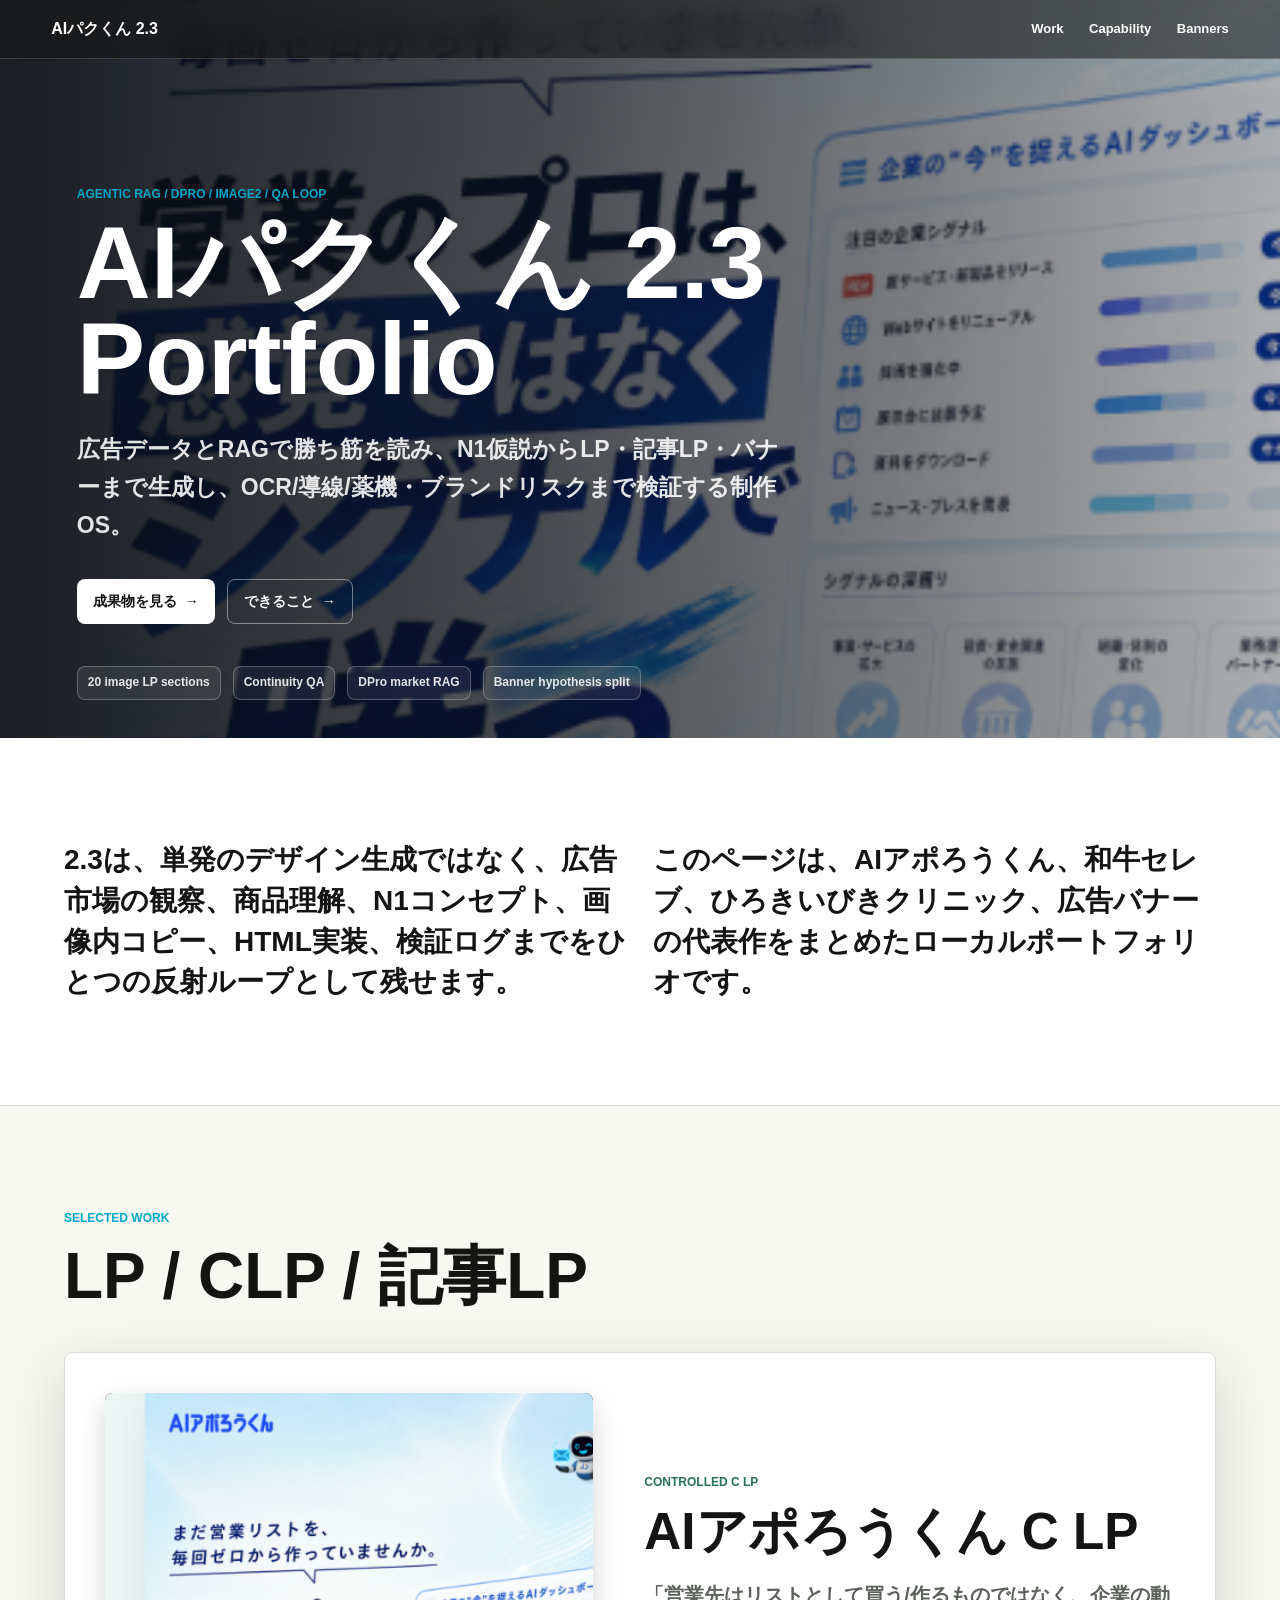
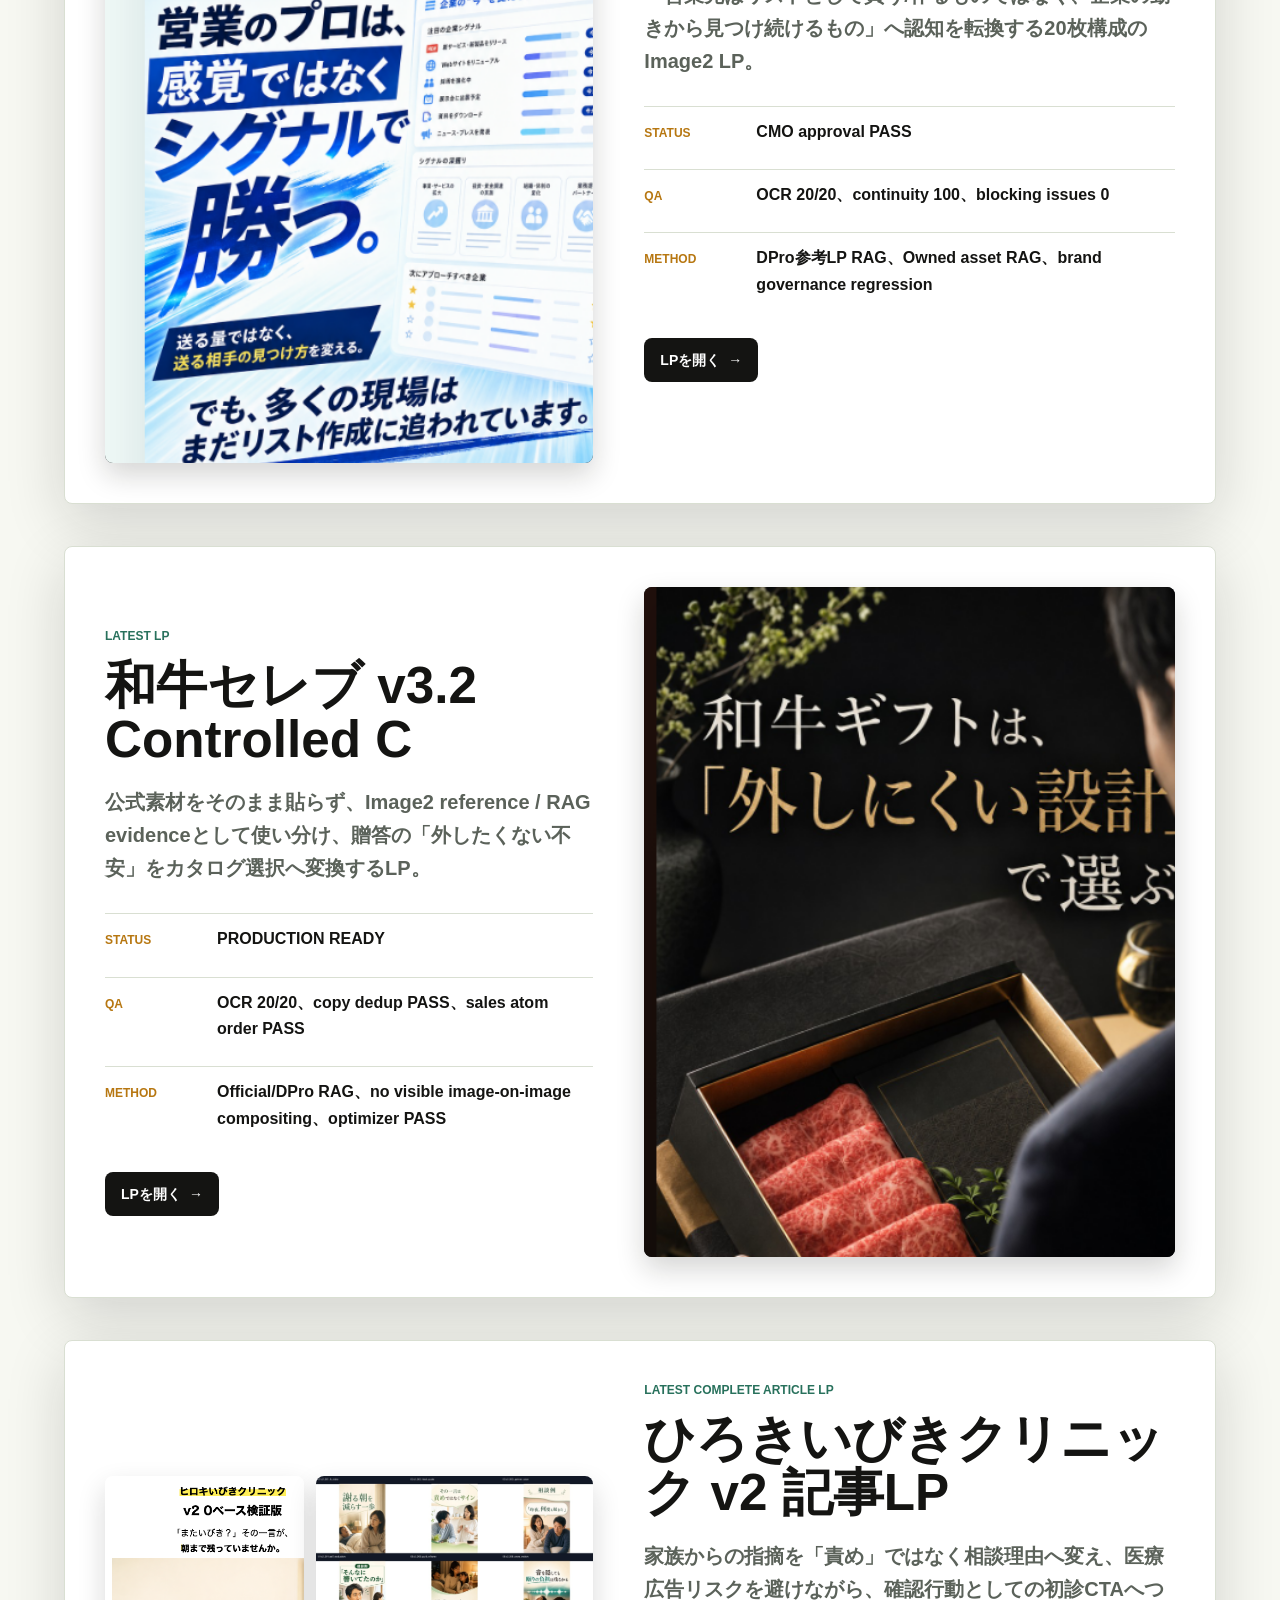
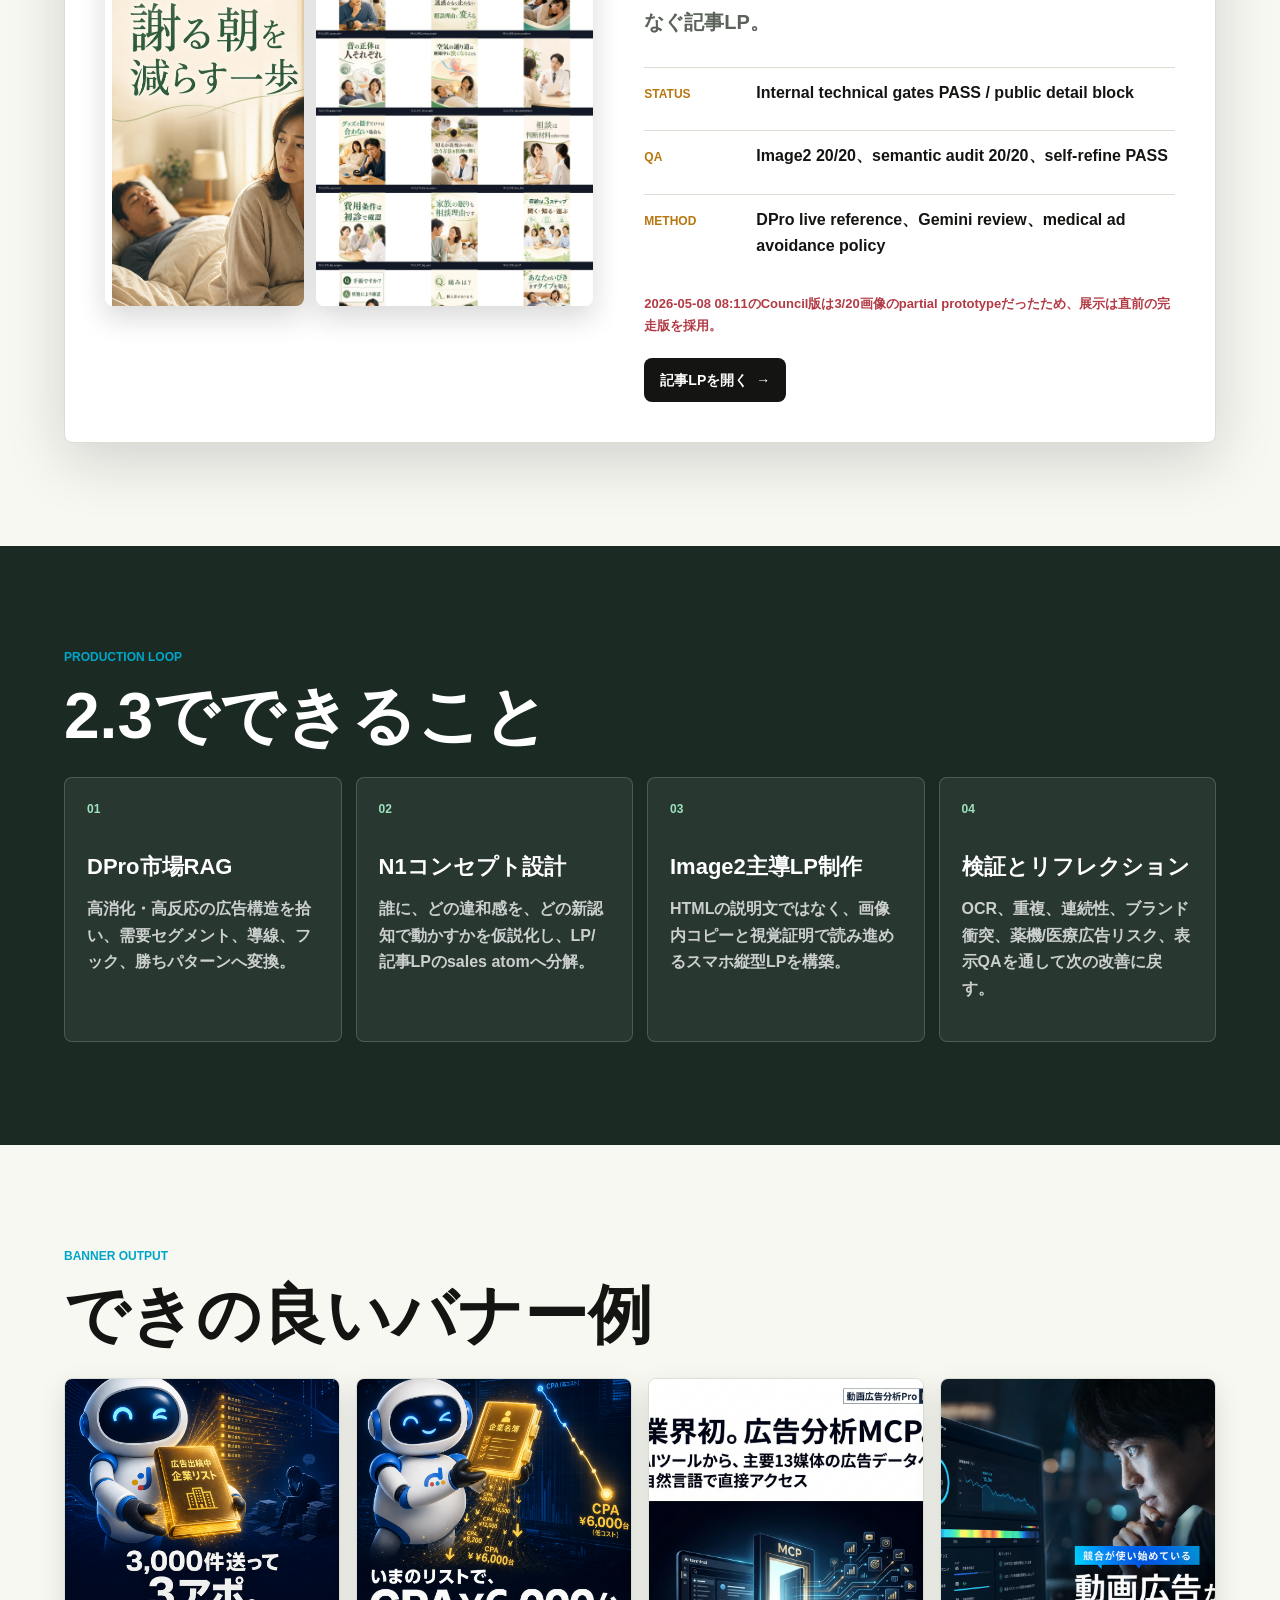
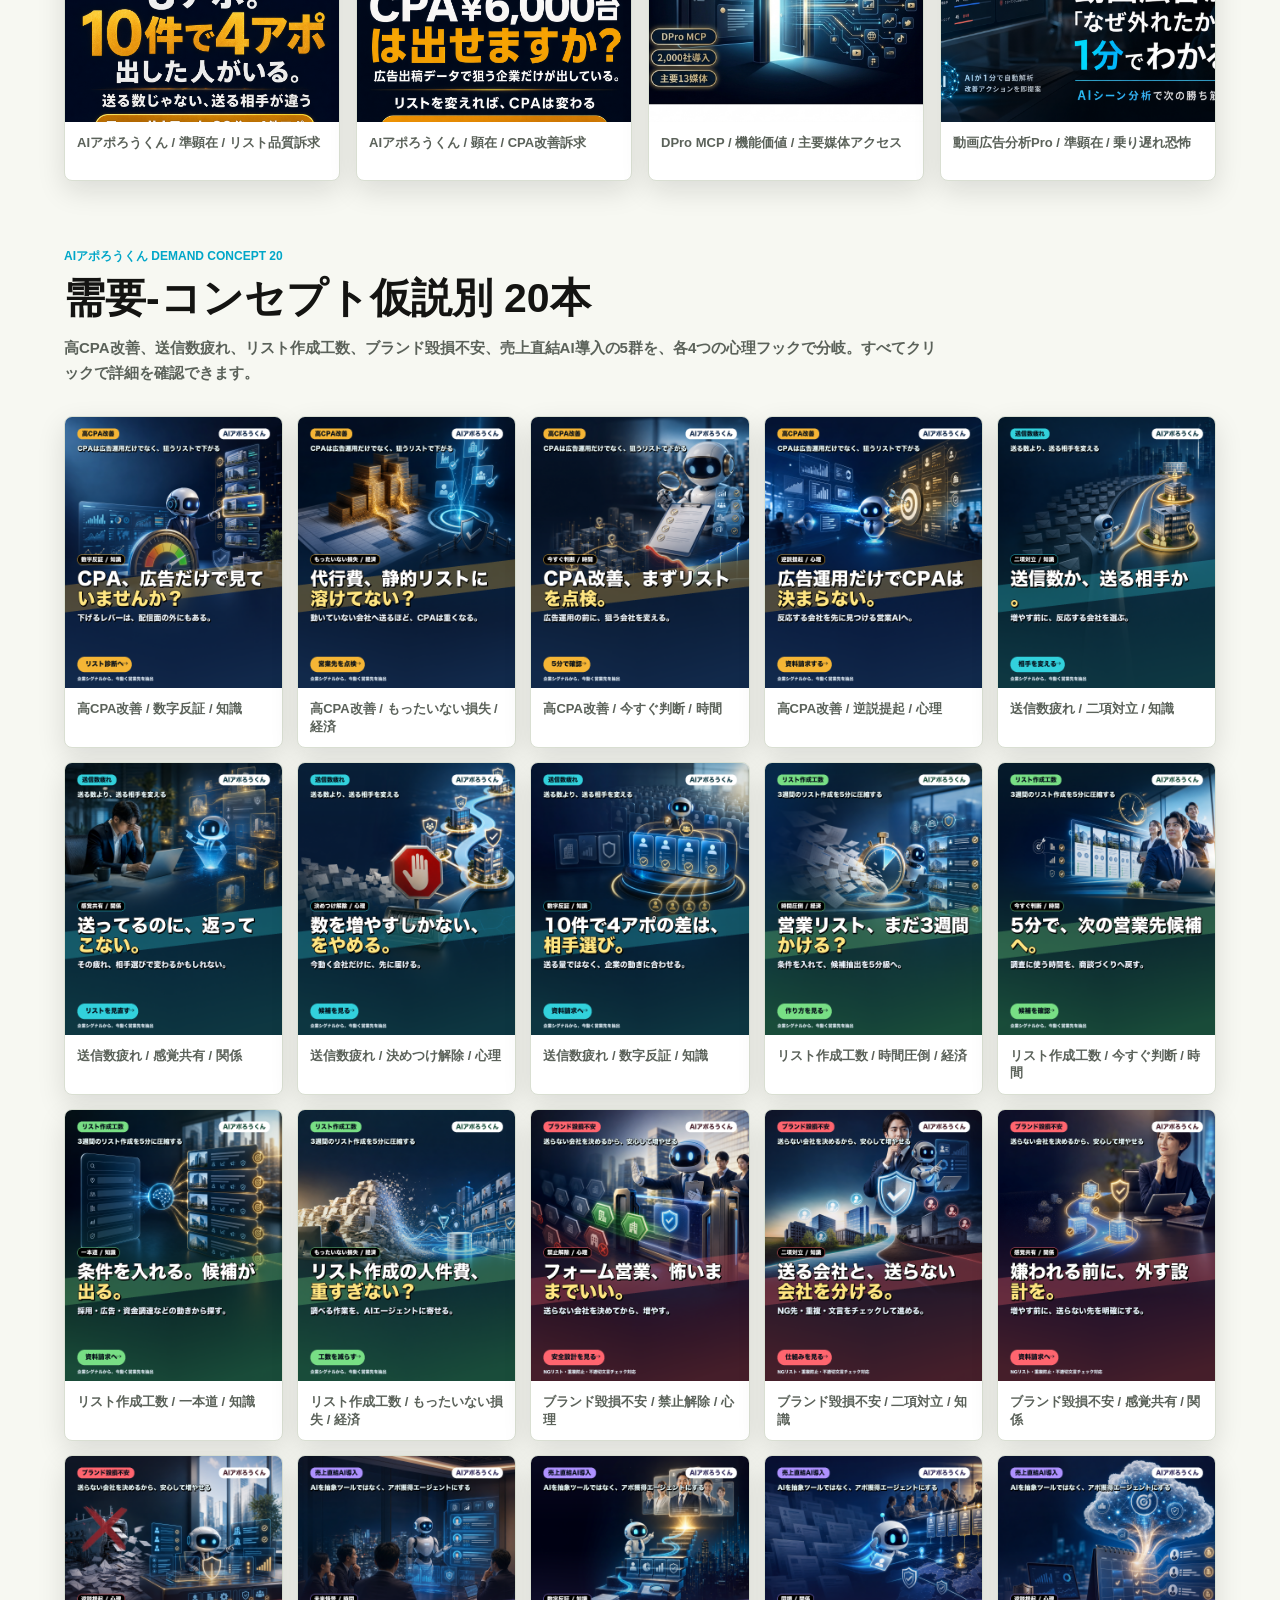
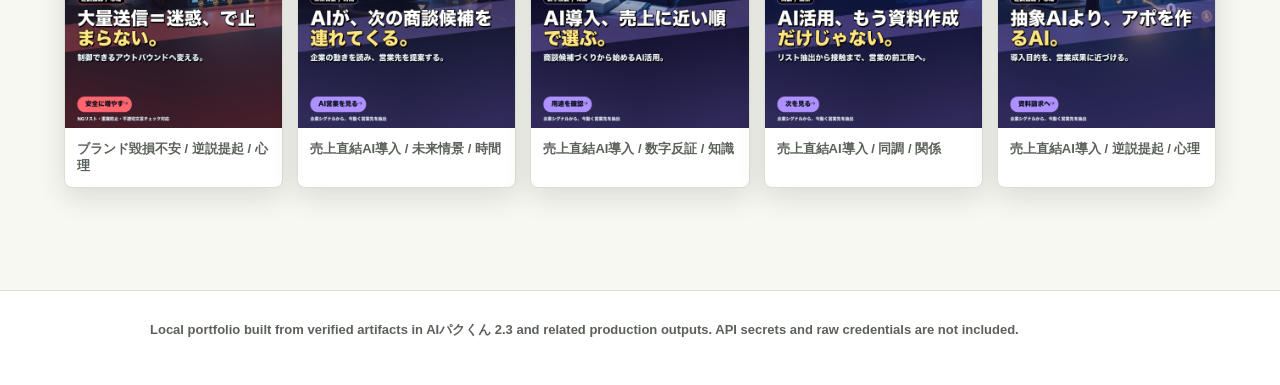
==== commit 1070a98c: "Add full LP case pages" ====
--- a/index.html
+++ b/index.html
@@ -62,7 +62,7 @@
             <div><dt>QA</dt><dd>OCR 20/20、continuity 100、blocking issues 0</dd></div>
             <div><dt>Method</dt><dd>DPro参考LP RAG、Owned asset RAG、brand governance regression</dd></div>
           </dl>
-          <span class="case-link status-pill">展示版に収録済み</span>
+          <a class="case-link" href="cases/aporo-controlled-c/index.html" target="_blank" rel="noopener">LPを開く</a>
         </div>
       </article>
 
@@ -79,7 +79,7 @@
             <div><dt>QA</dt><dd>OCR 20/20、copy dedup PASS、sales atom order PASS</dd></div>
             <div><dt>Method</dt><dd>Official/DPro RAG、no visible image-on-image compositing、optimizer PASS</dd></div>
           </dl>
-          <span class="case-link status-pill">展示版に収録済み</span>
+          <a class="case-link" href="cases/wagyu-celeb-v32/index.html" target="_blank" rel="noopener">LPを開く</a>
         </div>
       </article>
 
@@ -98,7 +98,7 @@
             <div><dt>Method</dt><dd>DPro live reference、Gemini review、medical ad avoidance policy</dd></div>
           </dl>
           <p class="note">2026-05-08 08:11のCouncil版は3/20画像のpartial prototypeだったため、展示は直前の完走版を採用。</p>
-          <span class="case-link status-pill">展示版に収録済み</span>
+          <a class="case-link" href="cases/hiroki-snore-v2/index.html" target="_blank" rel="noopener">記事LPを開く</a>
         </div>
       </article>
     </section>
